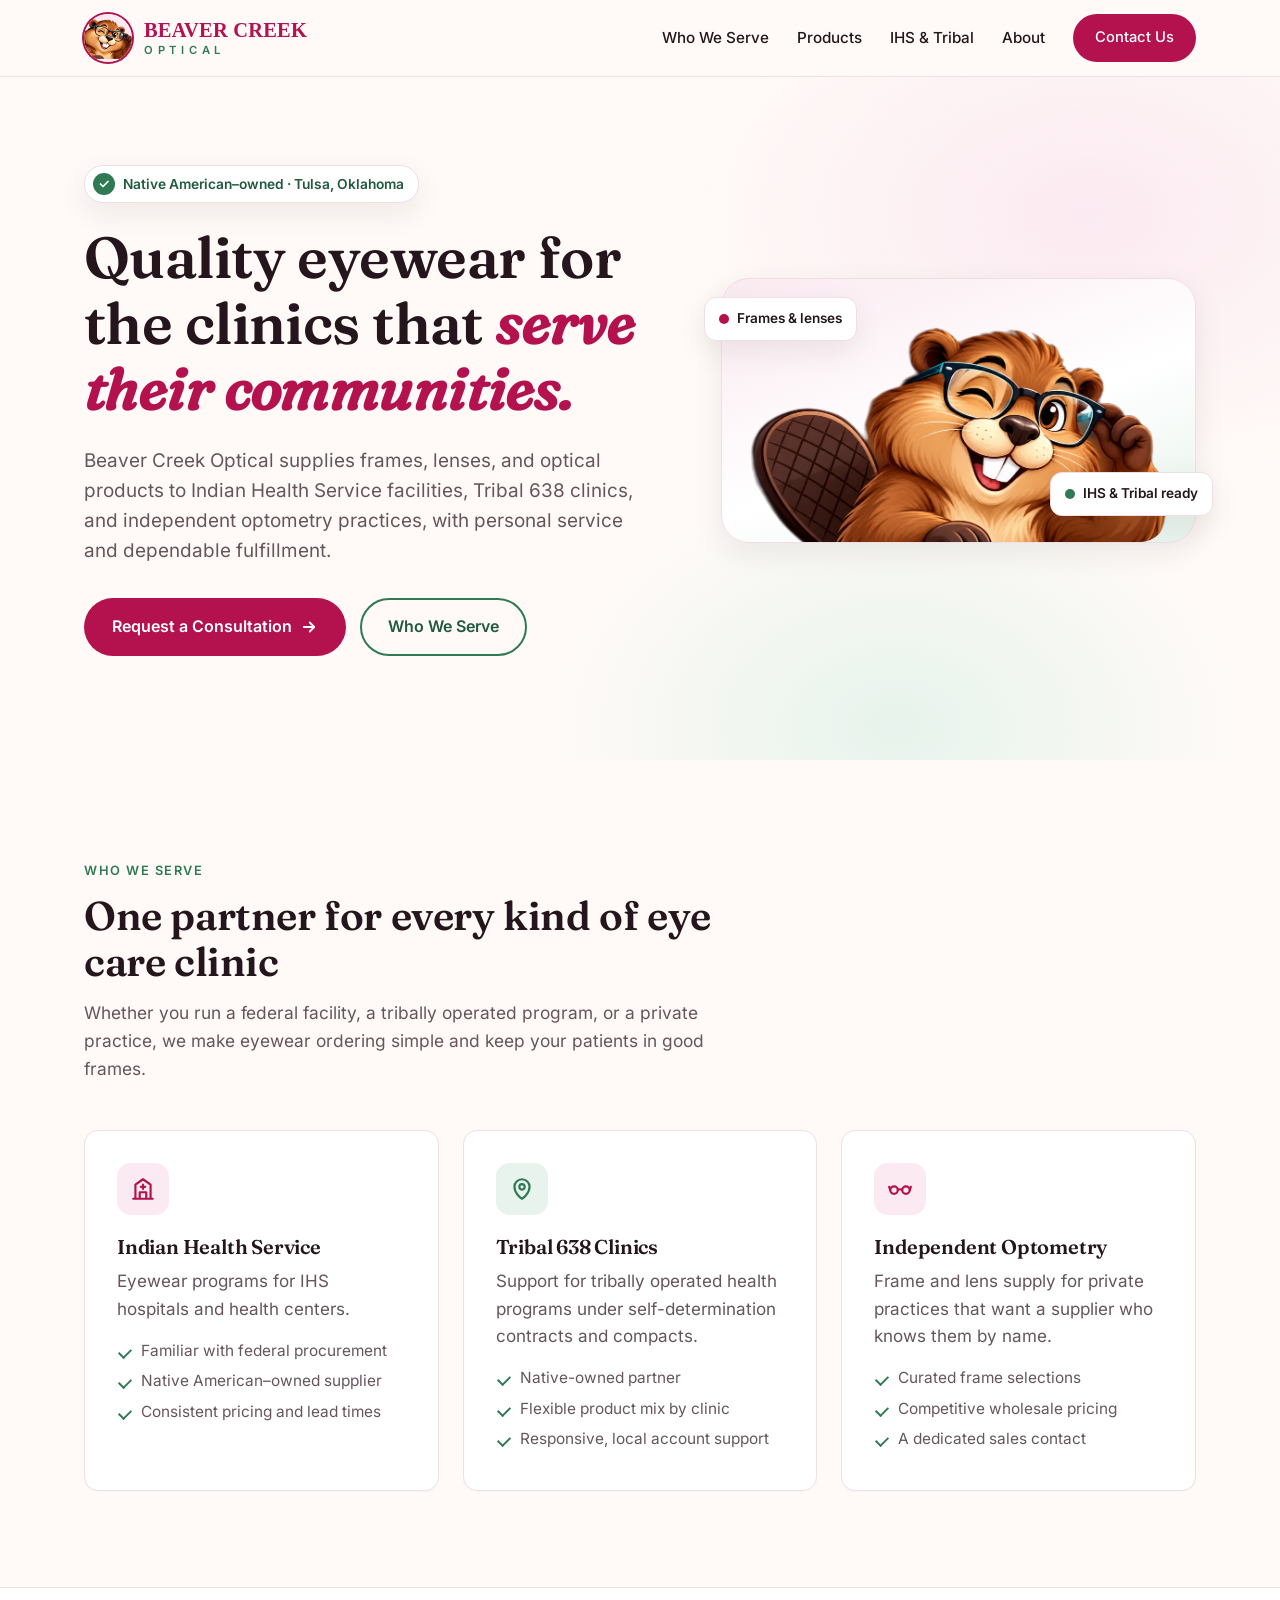
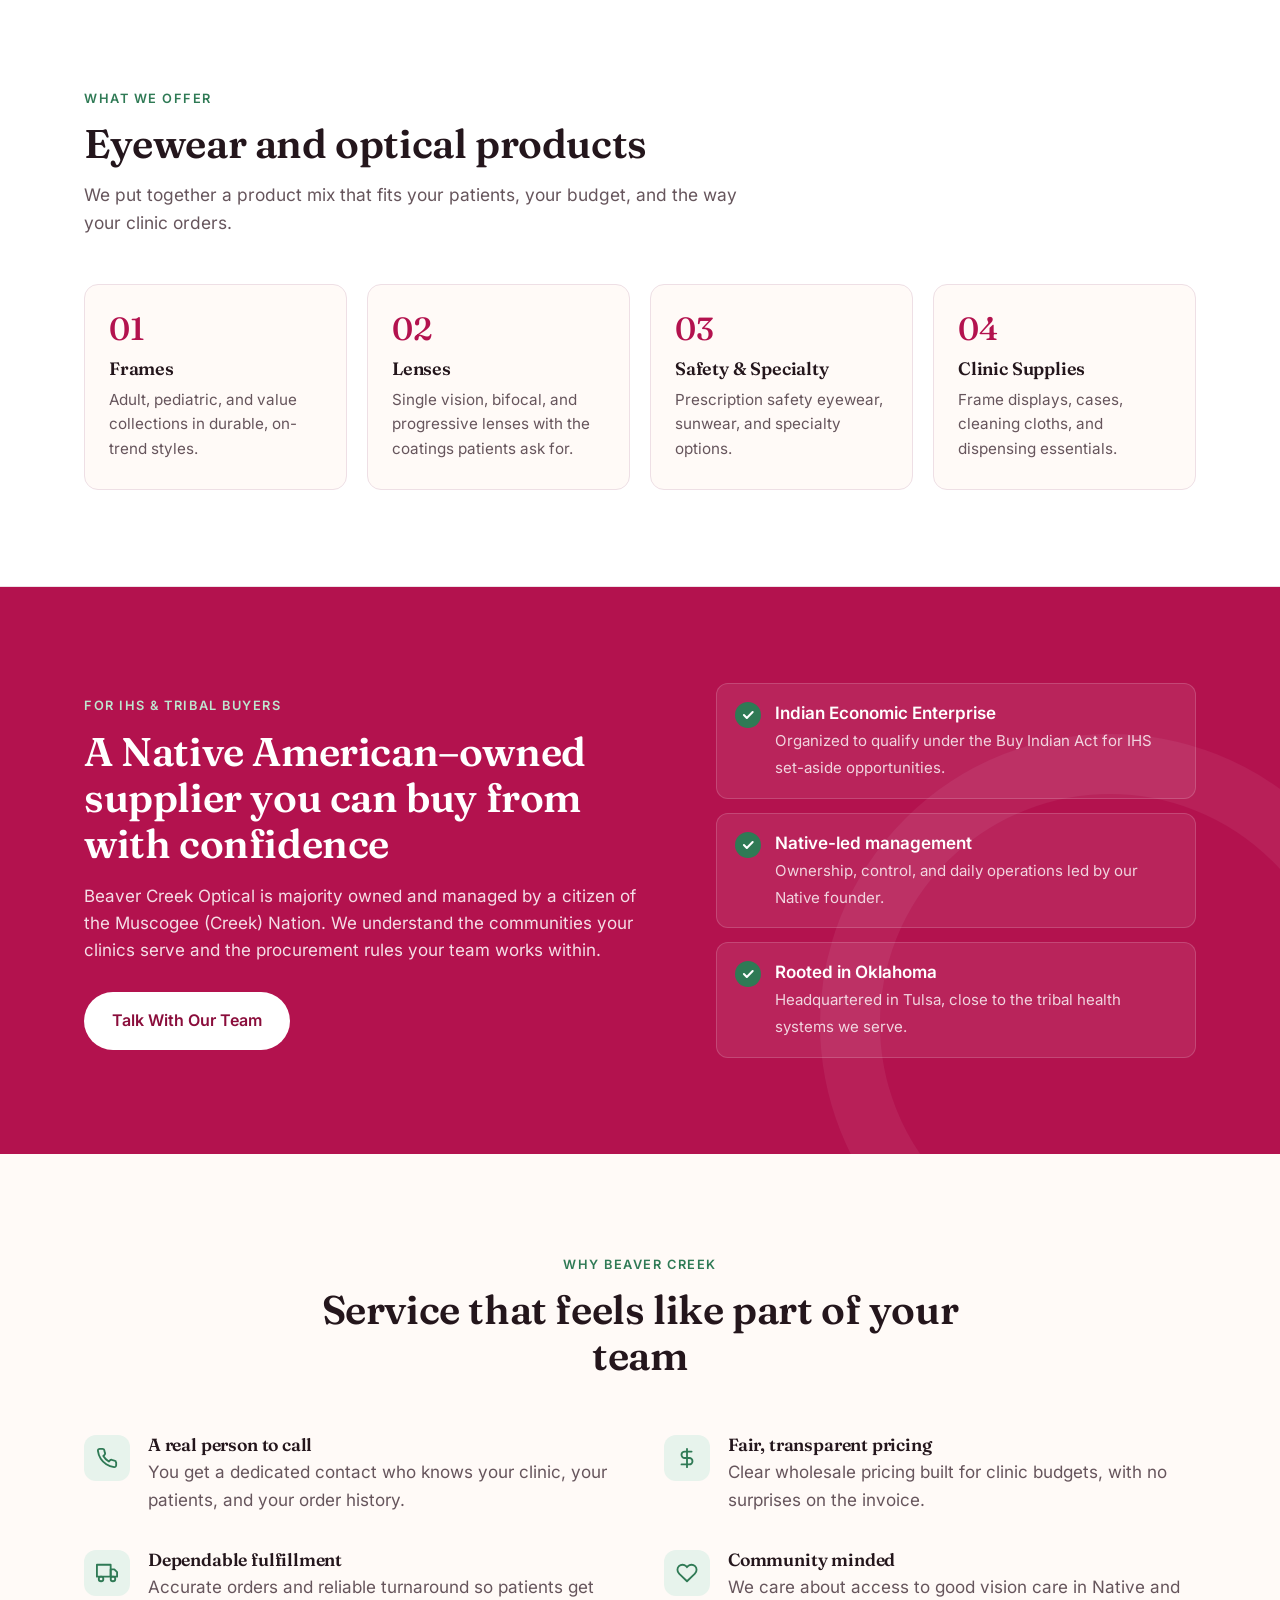
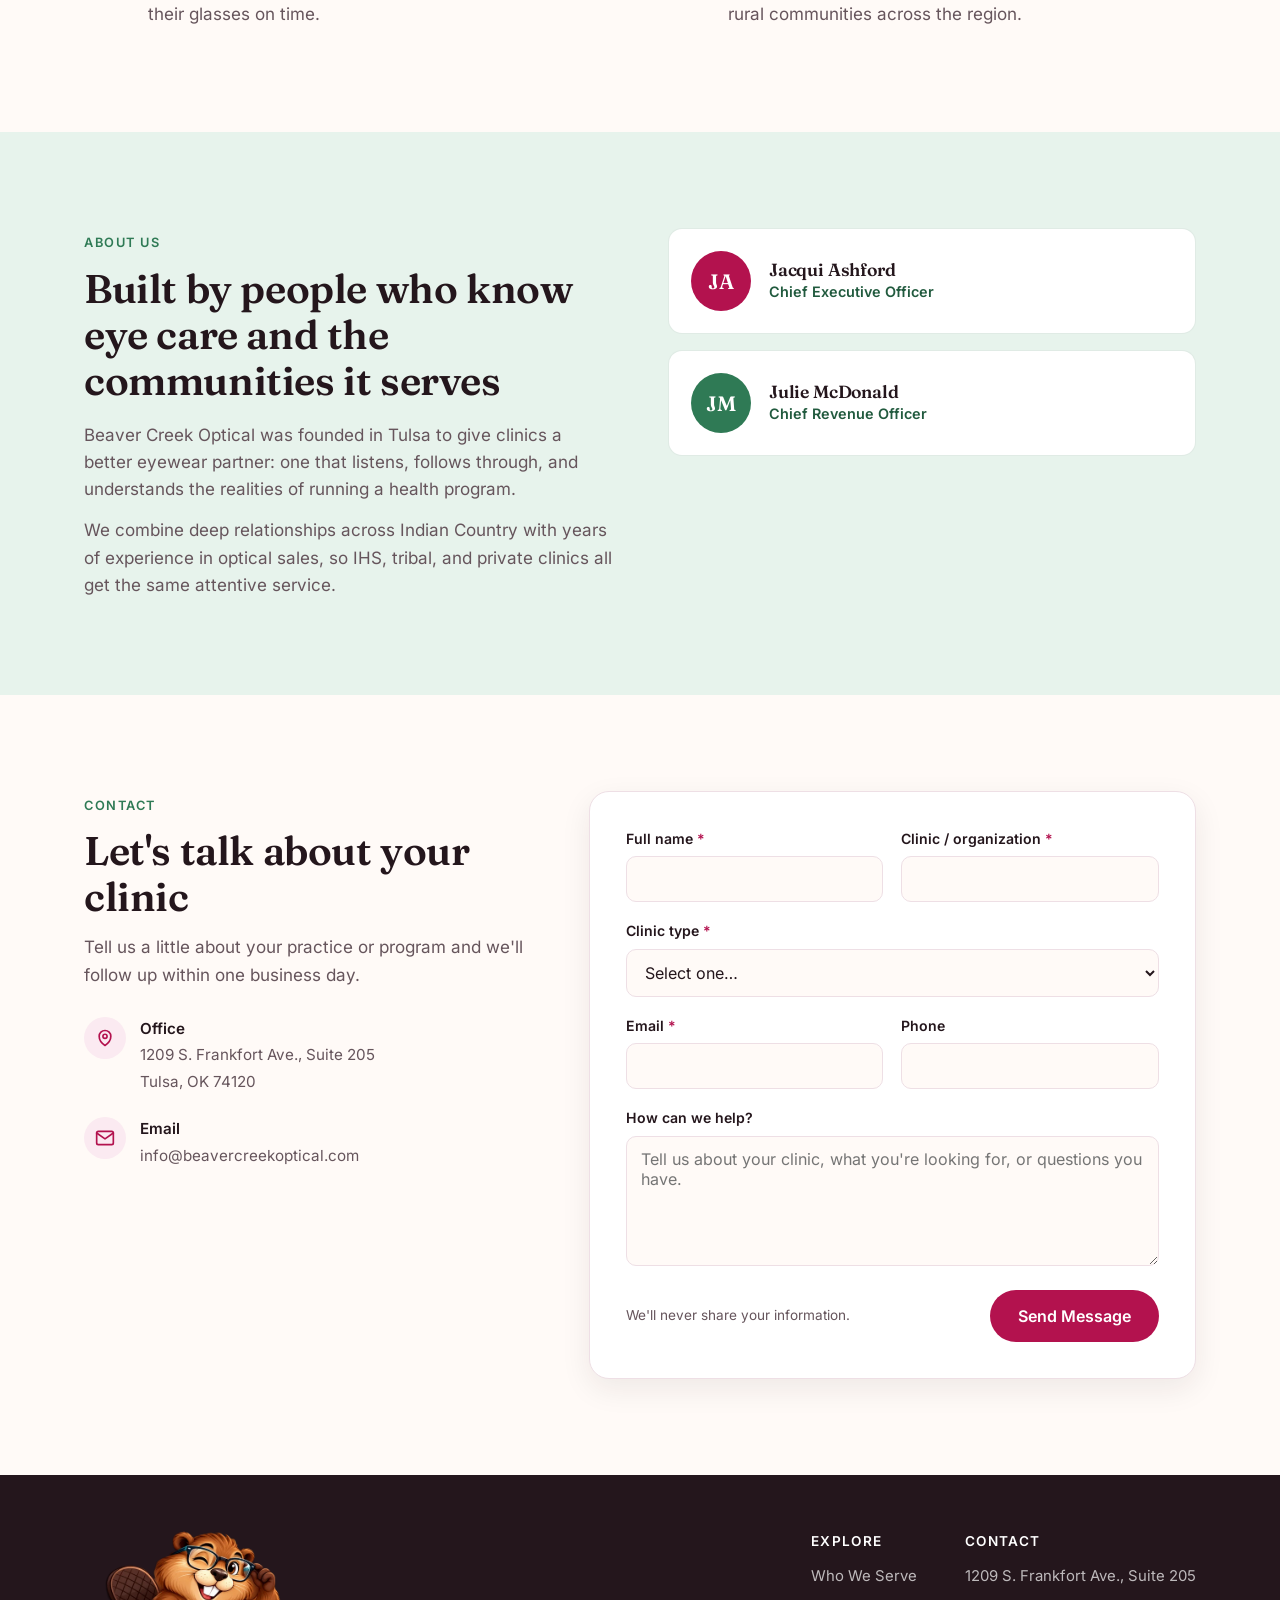
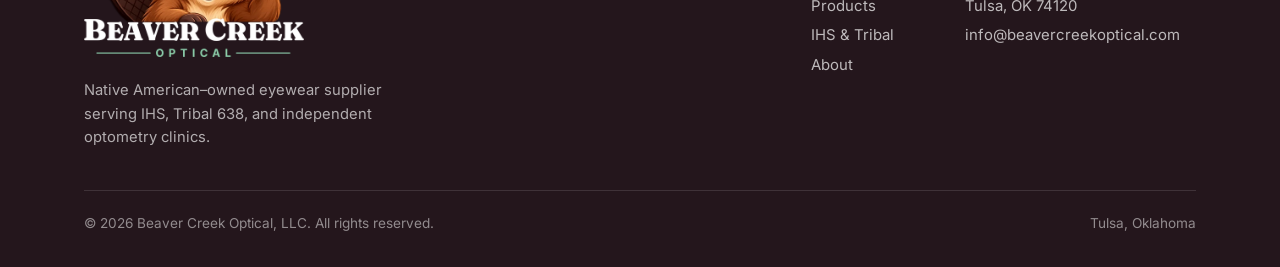
==== site/index.html @ a4ba4381 "Add files via upload" ====
<!doctype html>
<html lang="en">
<head>
  <meta charset="utf-8">
  <meta name="viewport" content="width=device-width, initial-scale=1">
  <title>Beaver Creek Optical | Eyewear for IHS, Tribal & Independent Clinics</title>
  <meta name="description" content="Beaver Creek Optical is a Native American–owned eyewear supplier serving IHS facilities, Tribal 638 clinics, and independent optometry practices. Based in Tulsa, Oklahoma.">
  <meta property="og:title" content="Beaver Creek Optical">
  <meta property="og:description" content="Quality eyewear for the clinics that serve their communities. Native American–owned, based in Tulsa, Oklahoma.">
  <meta property="og:type" content="website">
  <meta property="og:url" content="https://beavercreekoptical.com/">
  <meta property="og:image" content="https://beavercreekoptical.com/images/og-image.jpg">
  <meta name="twitter:card" content="summary_large_image">
  <meta name="theme-color" content="#B3124E">
  <link rel="icon" href="/favicon.ico" sizes="32x32">
  <link rel="icon" href="/favicon.png" type="image/png">
  <link rel="apple-touch-icon" href="/apple-touch-icon.png">
  <link rel="preload" href="fonts/fraunces-latin-900-normal.woff2" as="font" type="font/woff2" crossorigin>
  <link rel="stylesheet" href="styles.css">
</head>
<body>

<!-- ===== HEADER ===== -->
<header class="site-header">
  <div class="container header-inner">
    <a href="#top" class="brand" aria-label="Beaver Creek Optical home">
      <img class="brand-mark" src="images/beaver-icon.png" width="48" height="48" alt="">
      <span class="brand-name">Beaver Creek<small>Optical</small></span>
    </a>
    <button class="nav-toggle" aria-label="Open menu" aria-expanded="false" aria-controls="site-nav">
      <span></span><span></span><span></span>
    </button>
    <nav class="nav" id="site-nav">
      <a href="#serve">Who We Serve</a>
      <a href="#products">Products</a>
      <a href="#tribal">IHS &amp; Tribal</a>
      <a href="#about">About</a>
      <a href="#contact" class="btn btn-primary">Contact Us</a>
    </nav>
  </div>
</header>

<main id="top">

  <!-- ===== HERO ===== -->
  <section class="hero">
    <div class="container hero-grid">
      <div>
        <span class="badge">
          <span class="dot"><svg width="12" height="12" viewBox="0 0 24 24" fill="none" stroke="#fff" stroke-width="3.5" stroke-linecap="round" stroke-linejoin="round"><path d="M5 12l5 5L20 7"/></svg></span>
          Native American–owned &middot; Tulsa, Oklahoma
        </span>
        <h1>Quality eyewear for the clinics that <em>serve their communities.</em></h1>
        <p class="lead">Beaver Creek Optical supplies frames, lenses, and optical products to Indian Health Service facilities, Tribal 638 clinics, and independent optometry practices, with personal service and dependable fulfillment.</p>
        <div class="hero-actions">
          <a href="#contact" class="btn btn-primary">Request a Consultation
            <svg width="18" height="18" viewBox="0 0 24 24" fill="none" stroke="currentColor" stroke-width="2.4" stroke-linecap="round" stroke-linejoin="round"><path d="M5 12h14M13 6l6 6-6 6"/></svg>
          </a>
          <a href="#serve" class="btn btn-outline">Who We Serve</a>
        </div>
      </div>

      <div class="hero-visual">
        <img src="images/beaver-mascot.webp" width="900" height="463" alt="Beaver Creek Optical mascot, a smiling beaver adjusting his glasses">
        <div class="tag tag-1"><i style="background:#B3124E"></i>Frames &amp; lenses</div>
        <div class="tag tag-2"><i style="background:#2F7A55"></i>IHS &amp; Tribal ready</div>
      </div>
    </div>
  </section>

  <!-- ===== WHO WE SERVE ===== -->
  <section class="section" id="serve">
    <div class="container">
      <div class="section-head">
        <span class="eyebrow">Who We Serve</span>
        <h2>One partner for every kind of eye care clinic</h2>
        <p>Whether you run a federal facility, a tribally operated program, or a private practice, we make eyewear ordering simple and keep your patients in good frames.</p>
      </div>
      <div class="cards-3">
        <article class="card">
          <div class="icon">
            <svg width="26" height="26" viewBox="0 0 24 24" fill="none" stroke="currentColor" stroke-width="2" stroke-linecap="round" stroke-linejoin="round"><path d="M3 21h18M5 21V8l7-5 7 5v13M9 21v-6h6v6M10 10h4M12 8v4"/></svg>
          </div>
          <h3>Indian Health Service</h3>
          <p>Eyewear programs for IHS hospitals and health centers.</p>
          <ul>
            <li>Familiar with federal procurement</li>
            <li>Native American–owned supplier</li>
            <li>Consistent pricing and lead times</li>
          </ul>
        </article>
        <article class="card green">
          <div class="icon">
            <svg width="26" height="26" viewBox="0 0 24 24" fill="none" stroke="currentColor" stroke-width="2" stroke-linecap="round" stroke-linejoin="round"><path d="M12 21s-7-4.5-7-11a7 7 0 0 1 14 0c0 6.5-7 11-7 11z"/><circle cx="12" cy="10" r="2.5"/></svg>
          </div>
          <h3>Tribal 638 Clinics</h3>
          <p>Support for tribally operated health programs under self-determination contracts and compacts.</p>
          <ul>
            <li>Native-owned partner</li>
            <li>Flexible product mix by clinic</li>
            <li>Responsive, local account support</li>
          </ul>
        </article>
        <article class="card">
          <div class="icon">
            <svg width="26" height="26" viewBox="0 0 24 24" fill="none" stroke="currentColor" stroke-width="2" stroke-linecap="round" stroke-linejoin="round"><circle cx="6.5" cy="13" r="3.5"/><circle cx="17.5" cy="13" r="3.5"/><path d="M10 13c1-1 3-1 4 0M3 13l-1-3M21 13l1-3"/></svg>
          </div>
          <h3>Independent Optometry</h3>
          <p>Frame and lens supply for private practices that want a supplier who knows them by name.</p>
          <ul>
            <li>Curated frame selections</li>
            <li>Competitive wholesale pricing</li>
            <li>A dedicated sales contact</li>
          </ul>
        </article>
      </div>
    </div>
  </section>

  <!-- ===== PRODUCTS ===== -->
  <section class="section products" id="products">
    <div class="container">
      <div class="section-head">
        <span class="eyebrow">What We Offer</span>
        <h2>Eyewear and optical products</h2>
        <p>We put together a product mix that fits your patients, your budget, and the way your clinic orders.</p>
      </div>
      <div class="product-grid">
        <div class="product">
          <div class="num">01</div>
          <h3>Frames</h3>
          <p>Adult, pediatric, and value collections in durable, on-trend styles.</p>
        </div>
        <div class="product">
          <div class="num">02</div>
          <h3>Lenses</h3>
          <p>Single vision, bifocal, and progressive lenses with the coatings patients ask for.</p>
        </div>
        <div class="product">
          <div class="num">03</div>
          <h3>Safety &amp; Specialty</h3>
          <p>Prescription safety eyewear, sunwear, and specialty options.</p>
        </div>
        <div class="product">
          <div class="num">04</div>
          <h3>Clinic Supplies</h3>
          <p>Frame displays, cases, cleaning cloths, and dispensing essentials.</p>
        </div>
      </div>
    </div>
  </section>

  <!-- ===== IHS & TRIBAL ===== -->
  <section class="section tribal" id="tribal">
    <div class="container tribal-grid">
      <div>
        <span class="eyebrow">For IHS &amp; Tribal Buyers</span>
        <h2>A Native American–owned supplier you can buy from with confidence</h2>
        <p>Beaver Creek Optical is majority owned and managed by a citizen of the Muscogee (Creek) Nation. We understand the communities your clinics serve and the procurement rules your team works within.</p>
        <a href="#contact" class="btn btn-light">Talk With Our Team</a>
      </div>
      <ul class="tribal-list">
        <li>
          <span class="check"><svg width="14" height="14" viewBox="0 0 24 24" fill="none" stroke="#fff" stroke-width="3.5" stroke-linecap="round" stroke-linejoin="round"><path d="M5 12l5 5L20 7"/></svg></span>
          <div><strong>Indian Economic Enterprise</strong><span>Organized to qualify under the Buy Indian Act for IHS set-aside opportunities.</span></div>
        </li>
        <li>
          <span class="check"><svg width="14" height="14" viewBox="0 0 24 24" fill="none" stroke="#fff" stroke-width="3.5" stroke-linecap="round" stroke-linejoin="round"><path d="M5 12l5 5L20 7"/></svg></span>
          <div><strong>Native-led management</strong><span>Ownership, control, and daily operations led by our Native founder.</span></div>
        </li>
        <li>
          <span class="check"><svg width="14" height="14" viewBox="0 0 24 24" fill="none" stroke="#fff" stroke-width="3.5" stroke-linecap="round" stroke-linejoin="round"><path d="M5 12l5 5L20 7"/></svg></span>
          <div><strong>Rooted in Oklahoma</strong><span>Headquartered in Tulsa, close to the tribal health systems we serve.</span></div>
        </li>
      </ul>
    </div>
  </section>

  <!-- ===== WHY US ===== -->
  <section class="section" id="why">
    <div class="container">
      <div class="section-head center">
        <span class="eyebrow">Why Beaver Creek</span>
        <h2>Service that feels like part of your team</h2>
      </div>
      <div class="why-grid">
        <div class="why-item">
          <div class="icon"><svg width="22" height="22" viewBox="0 0 24 24" fill="none" stroke="currentColor" stroke-width="2" stroke-linecap="round" stroke-linejoin="round"><path d="M22 16.9v3a2 2 0 0 1-2.2 2 19.8 19.8 0 0 1-8.6-3.1 19.5 19.5 0 0 1-6-6A19.8 19.8 0 0 1 2.1 4.2 2 2 0 0 1 4.1 2h3a2 2 0 0 1 2 1.7c.1.9.4 1.8.7 2.7a2 2 0 0 1-.5 2.1L8 9.8a16 16 0 0 0 6 6l1.3-1.3a2 2 0 0 1 2.1-.4c.9.3 1.8.6 2.7.7a2 2 0 0 1 1.7 2z"/></svg></div>
          <div><h3>A real person to call</h3><p>You get a dedicated contact who knows your clinic, your patients, and your order history.</p></div>
        </div>
        <div class="why-item">
          <div class="icon"><svg width="22" height="22" viewBox="0 0 24 24" fill="none" stroke="currentColor" stroke-width="2" stroke-linecap="round" stroke-linejoin="round"><path d="M12 2v20M17 5H9.5a3.5 3.5 0 0 0 0 7h5a3.5 3.5 0 0 1 0 7H6"/></svg></div>
          <div><h3>Fair, transparent pricing</h3><p>Clear wholesale pricing built for clinic budgets, with no surprises on the invoice.</p></div>
        </div>
        <div class="why-item">
          <div class="icon"><svg width="22" height="22" viewBox="0 0 24 24" fill="none" stroke="currentColor" stroke-width="2" stroke-linecap="round" stroke-linejoin="round"><rect x="1" y="3" width="15" height="13"/><path d="M16 8h4l3 3v5h-7V8z"/><circle cx="5.5" cy="18.5" r="2.5"/><circle cx="18.5" cy="18.5" r="2.5"/></svg></div>
          <div><h3>Dependable fulfillment</h3><p>Accurate orders and reliable turnaround so patients get their glasses on time.</p></div>
        </div>
        <div class="why-item">
          <div class="icon"><svg width="22" height="22" viewBox="0 0 24 24" fill="none" stroke="currentColor" stroke-width="2" stroke-linecap="round" stroke-linejoin="round"><path d="M20.8 4.6a5.5 5.5 0 0 0-7.8 0L12 5.7l-1-1.1a5.5 5.5 0 0 0-7.8 7.8l1 1.1L12 21l7.8-7.5 1-1.1a5.5 5.5 0 0 0 0-7.8z"/></svg></div>
          <div><h3>Community minded</h3><p>We care about access to good vision care in Native and rural communities across the region.</p></div>
        </div>
      </div>
    </div>
  </section>

  <!-- ===== ABOUT ===== -->
  <section class="section about" id="about">
    <div class="container about-grid">
      <div>
        <span class="eyebrow">About Us</span>
        <h2>Built by people who know eye care and the communities it serves</h2>
        <p>Beaver Creek Optical was founded in Tulsa to give clinics a better eyewear partner: one that listens, follows through, and understands the realities of running a health program.</p>
        <p>We combine deep relationships across Indian Country with years of experience in optical sales, so IHS, tribal, and private clinics all get the same attentive service.</p>
      </div>
      <div class="team">
        <div class="person">
          <div class="avatar">JA</div>
          <div><h3>Jacqui Ashford</h3><div class="role">Chief Executive Officer</div></div>
        </div>
        <div class="person alt">
          <div class="avatar">JM</div>
          <div><h3>Julie McDonald</h3><div class="role">Chief Revenue Officer</div></div>
        </div>
      </div>
    </div>
  </section>

  <!-- ===== CONTACT ===== -->
  <section class="section" id="contact">
    <div class="container contact-grid">
      <div>
        <span class="eyebrow">Contact</span>
        <h2>Let's talk about your clinic</h2>
        <p style="margin-top:14px">Tell us a little about your practice or program and we'll follow up within one business day.</p>
        <div class="contact-info">
          <div class="info-row">
            <span class="icon"><svg width="20" height="20" viewBox="0 0 24 24" fill="none" stroke="currentColor" stroke-width="2" stroke-linecap="round" stroke-linejoin="round"><path d="M12 21s-7-4.5-7-11a7 7 0 0 1 14 0c0 6.5-7 11-7 11z"/><circle cx="12" cy="10" r="2.5"/></svg></span>
            <div><strong>Office</strong><span>1209 S. Frankfort Ave., Suite 205<br>Tulsa, OK 74120</span></div>
          </div>
          <div class="info-row">
            <span class="icon"><svg width="20" height="20" viewBox="0 0 24 24" fill="none" stroke="currentColor" stroke-width="2" stroke-linecap="round" stroke-linejoin="round"><rect x="2" y="4" width="20" height="16" rx="2"/><path d="M22 6l-10 7L2 6"/></svg></span>
            <div><strong>Email</strong><a href="mailto:info@beavercreekoptical.com">info@beavercreekoptical.com</a></div>
          </div>
          <!-- PHONE: add once the business line is set up
          <div class="info-row">
            <span class="icon">...</span>
            <div><strong>Phone</strong><a href="tel:+19180000000">(918) 000-0000</a></div>
          </div>
          -->
        </div>
      </div>

      <div class="form-card">
        <!-- Netlify Forms: submissions appear in Netlify > Forms > "contact". Set email notifications there. -->
        <form name="contact" method="POST" action="/thank-you.html" data-netlify="true" netlify-honeypot="bot-field">
          <input type="hidden" name="form-name" value="contact">
          <p class="hidden"><label>Don't fill this out: <input name="bot-field"></label></p>
          <div class="form-grid">
            <div class="field">
              <label for="name">Full name <span class="req">*</span></label>
              <input id="name" name="name" type="text" autocomplete="name" required>
            </div>
            <div class="field">
              <label for="organization">Clinic / organization <span class="req">*</span></label>
              <input id="organization" name="organization" type="text" autocomplete="organization" required>
            </div>
            <div class="field full">
              <label for="clinic-type">Clinic type <span class="req">*</span></label>
              <select id="clinic-type" name="clinic-type" required>
                <option value="" disabled selected>Select one…</option>
                <option>Indian Health Service (IHS) facility</option>
                <option>Tribal 638 clinic / program</option>
                <option>Independent optometry practice</option>
                <option>Other</option>
              </select>
            </div>
            <div class="field">
              <label for="email">Email <span class="req">*</span></label>
              <input id="email" name="email" type="email" autocomplete="email" required>
            </div>
            <div class="field">
              <label for="phone">Phone</label>
              <input id="phone" name="phone" type="tel" autocomplete="tel">
            </div>
            <div class="field full">
              <label for="message">How can we help?</label>
              <textarea id="message" name="message" placeholder="Tell us about your clinic, what you're looking for, or questions you have."></textarea>
            </div>
          </div>
          <div class="form-foot">
            <small>We'll never share your information.</small>
            <button type="submit" class="btn btn-primary">Send Message</button>
          </div>
        </form>
      </div>
    </div>
  </section>

</main>

<!-- ===== FOOTER ===== -->
<footer class="site-footer">
  <div class="container">
    <div class="footer-grid">
      <div>
        <a href="#top" class="footer-logo"><img src="images/logo-reverse.webp" width="260" height="149" alt="Beaver Creek Optical"></a>
        <p>Native American–owned eyewear supplier serving IHS, Tribal 638, and independent optometry clinics.</p>
      </div>
      <div class="footer-links">
        <div>
          <h4>Explore</h4>
          <a href="#serve">Who We Serve</a>
          <a href="#products">Products</a>
          <a href="#tribal">IHS &amp; Tribal</a>
          <a href="#about">About</a>
        </div>
        <div>
          <h4>Contact</h4>
          <span>1209 S. Frankfort Ave., Suite 205</span>
          <span>Tulsa, OK 74120</span>
          <a href="mailto:info@beavercreekoptical.com">info@beavercreekoptical.com</a>
        </div>
      </div>
    </div>
    <div class="footer-bottom">
      <span>&copy; <span id="year">2026</span> Beaver Creek Optical, LLC. All rights reserved.</span>
      <span>Tulsa, Oklahoma</span>
    </div>
  </div>
</footer>

<script>
  // Mobile menu
  const toggle = document.querySelector('.nav-toggle');
  const nav = document.getElementById('site-nav');
  toggle.addEventListener('click', () => {
    const open = nav.classList.toggle('open');
    toggle.setAttribute('aria-expanded', open);
  });
  nav.querySelectorAll('a').forEach(a => a.addEventListener('click', () => {
    nav.classList.remove('open');
    toggle.setAttribute('aria-expanded', false);
  }));
  document.getElementById('year').textContent = new Date().getFullYear();
</script>
</body>
</html>
---- site/styles.css ----
/* Beaver Creek Optical — site styles */
/* Self-hosted fonts (SIL Open Font License) */
@font-face { font-family: "Fraunces"; font-weight: 500; font-style: normal; font-display: swap; src: url("fonts/fraunces-latin-500-normal.woff2") format("woff2"); }
@font-face { font-family: "Fraunces"; font-weight: 500; font-style: italic; font-display: swap; src: url("fonts/fraunces-latin-500-italic.woff2") format("woff2"); }
@font-face { font-family: "Fraunces"; font-weight: 600; font-style: normal; font-display: swap; src: url("fonts/fraunces-latin-600-normal.woff2") format("woff2"); }
@font-face { font-family: "Fraunces"; font-weight: 900; font-style: normal; font-display: swap; src: url("fonts/fraunces-latin-900-normal.woff2") format("woff2"); }
@font-face { font-family: "Inter"; font-weight: 400; font-style: normal; font-display: swap; src: url("fonts/inter-latin-400-normal.woff2") format("woff2"); }
@font-face { font-family: "Inter"; font-weight: 500; font-style: normal; font-display: swap; src: url("fonts/inter-latin-500-normal.woff2") format("woff2"); }
@font-face { font-family: "Inter"; font-weight: 600; font-style: normal; font-display: swap; src: url("fonts/inter-latin-600-normal.woff2") format("woff2"); }

:root {
  --raspberry: #B3124E;
  --raspberry-dark: #8A0D3B;
  --raspberry-bright: #D81B60;
  --raspberry-soft: #FBEAF1;
  --green: #2F7A55;
  --green-dark: #215A3E;
  --green-soft: #E7F3EC;
  --ink: #24161C;
  --muted: #66555C;
  --cream: #FFFAF7;
  --white: #FFFFFF;
  --line: #EEDFE5;
  --radius: 14px;
  --shadow: 0 10px 30px rgba(36, 22, 28, 0.08);
  --max: 1160px;
}

* { box-sizing: border-box; margin: 0; padding: 0; }
html { scroll-behavior: smooth; scroll-padding-top: 84px; }
body {
  font-family: "Inter", system-ui, -apple-system, "Segoe UI", sans-serif;
  color: var(--ink);
  background: var(--cream);
  line-height: 1.6;
  font-size: 17px;
  -webkit-font-smoothing: antialiased;
}
img, svg { display: block; max-width: 100%; }
a { color: var(--raspberry); }
h1, h2, h3 { font-family: "Fraunces", Georgia, serif; line-height: 1.15; font-weight: 600; letter-spacing: -0.01em; }
h1 { font-size: clamp(2.3rem, 5vw, 3.6rem); }
h2 { font-size: clamp(1.8rem, 3.4vw, 2.5rem); }
h3 { font-size: 1.25rem; }
p { color: var(--muted); }

.container { width: 100%; max-width: var(--max); margin: 0 auto; padding: 0 24px; }
.eyebrow {
  display: inline-block;
  font-size: 0.8rem; font-weight: 600; letter-spacing: 0.12em; text-transform: uppercase;
  color: var(--green);
  margin-bottom: 12px;
}
.section { padding: 96px 0; }
.section-head { max-width: 680px; margin-bottom: 48px; }
.section-head p { margin-top: 14px; font-size: 1.08rem; }
.center { text-align: center; margin-left: auto; margin-right: auto; }

/* Buttons */
.btn {
  display: inline-flex; align-items: center; gap: 8px;
  padding: 14px 26px; border-radius: 999px;
  font-weight: 600; font-size: 1rem; text-decoration: none;
  border: 2px solid transparent; cursor: pointer;
  transition: background .2s, color .2s, transform .2s, border-color .2s;
  font-family: inherit;
}
.btn:hover { transform: translateY(-1px); }
.btn-primary { background: var(--raspberry); color: var(--white); }
.btn-primary:hover { background: var(--raspberry-dark); }
.btn-outline { border-color: var(--green); color: var(--green-dark); background: transparent; }
.btn-outline:hover { background: var(--green); color: var(--white); }
.btn:focus-visible, a:focus-visible, input:focus-visible, select:focus-visible, textarea:focus-visible {
  outline: 3px solid var(--green); outline-offset: 3px;
}

/* Header */
.site-header {
  position: sticky; top: 0; z-index: 50;
  background: rgba(255, 250, 247, 0.92);
  backdrop-filter: blur(10px);
  border-bottom: 1px solid var(--line);
}
.header-inner { display: flex; align-items: center; justify-content: space-between; height: 76px; }
.brand { display: flex; align-items: center; gap: 12px; text-decoration: none; color: var(--ink); }
.brand-mark { width: 48px; height: 48px; flex: none; border-radius: 50%; box-shadow: 0 0 0 2px var(--raspberry); }
.brand-name { font-family: "Fraunces", Georgia, serif; font-weight: 900; font-size: 1.28rem; line-height: 1; text-transform: uppercase; letter-spacing: 0.01em; color: var(--raspberry); }
.brand-name small { display: block; font-family: "Inter", sans-serif; font-weight: 500; font-size: 0.7rem; letter-spacing: 0.42em; text-transform: uppercase; color: var(--green); margin-top: 4px; font-weight: 600; }
.nav { display: flex; align-items: center; gap: 28px; }
.nav a { color: var(--ink); text-decoration: none; font-weight: 500; font-size: 0.95rem; }
.nav a:hover { color: var(--raspberry); }
.nav .btn { padding: 10px 20px; font-size: 0.92rem; color: var(--white); }
.nav-toggle { display: none; background: none; border: 0; cursor: pointer; padding: 8px; }
.nav-toggle span { display: block; width: 24px; height: 2px; background: var(--ink); margin: 5px 0; border-radius: 2px; }

/* Hero */
.hero { position: relative; overflow: hidden; padding: 88px 0 104px; }
.hero::before {
  content: ""; position: absolute; inset: 0;
  background:
    radial-gradient(600px 400px at 85% 20%, var(--raspberry-soft), transparent 70%),
    radial-gradient(500px 360px at 70% 95%, var(--green-soft), transparent 70%);
  z-index: -1;
}
.hero-grid { display: grid; grid-template-columns: 1.1fr 0.9fr; gap: 56px; align-items: center; }
.badge {
  display: inline-flex; align-items: center; gap: 8px;
  background: var(--white); border: 1px solid var(--line);
  padding: 7px 14px 7px 8px; border-radius: 999px;
  font-size: 0.86rem; font-weight: 600; color: var(--green-dark);
  margin-bottom: 22px; box-shadow: var(--shadow);
}
.badge .dot { width: 22px; height: 22px; border-radius: 50%; background: var(--green); display: grid; place-items: center; }
.hero h1 em { font-style: italic; color: var(--raspberry); }
.hero p.lead { font-size: 1.18rem; margin: 22px 0 32px; max-width: 560px; }
.hero-actions { display: flex; flex-wrap: wrap; gap: 14px; }
.hero-visual {
  background: var(--white); border-radius: 28px; box-shadow: var(--shadow);
  border: 1px solid var(--line); padding: 48px 28px 0; overflow: visible;
  background: linear-gradient(160deg, var(--raspberry-soft), var(--white) 55%, var(--green-soft));
  display: flex; align-items: flex-end; justify-content: center; position: relative;
}
.hero-visual img { width: 100%; height: auto; border-radius: 0 0 27px 27px; }
.hero-visual .tag {
  position: absolute; background: var(--white); border: 1px solid var(--line);
  border-radius: 12px; padding: 10px 14px; font-size: 0.85rem; font-weight: 600;
  box-shadow: var(--shadow); display: flex; align-items: center; gap: 8px; color: var(--ink);
}
.hero-visual .tag i { width: 10px; height: 10px; border-radius: 50%; display: inline-block; }
.tag-1 { top: 18px; left: -18px; }
.tag-2 { bottom: 26px; right: -18px; }

/* Audience cards */
.cards-3 { display: grid; grid-template-columns: repeat(3, 1fr); gap: 24px; }
.card {
  background: var(--white); border: 1px solid var(--line); border-radius: var(--radius);
  padding: 32px; box-shadow: 0 1px 0 rgba(0,0,0,0.02);
  transition: transform .2s, box-shadow .2s;
}
.card:hover { transform: translateY(-3px); box-shadow: var(--shadow); }
.card .icon {
  width: 52px; height: 52px; border-radius: 14px; display: grid; place-items: center;
  background: var(--raspberry-soft); color: var(--raspberry); margin-bottom: 20px;
}
.card.green .icon { background: var(--green-soft); color: var(--green); }
.card h3 { margin-bottom: 10px; }
.card ul { list-style: none; margin-top: 16px; }
.card li { padding-left: 24px; position: relative; color: var(--muted); font-size: 0.96rem; margin-bottom: 6px; }
.card li::before {
  content: ""; position: absolute; left: 2px; top: 9px; width: 10px; height: 6px;
  border-left: 2px solid var(--green); border-bottom: 2px solid var(--green); transform: rotate(-45deg);
}

/* Products */
.products { background: var(--white); border-top: 1px solid var(--line); border-bottom: 1px solid var(--line); }
.product-grid { display: grid; grid-template-columns: repeat(4, 1fr); gap: 20px; }
.product {
  border-radius: var(--radius); padding: 28px 24px; background: var(--cream);
  border: 1px solid var(--line);
}
.product .num { font-family: "Fraunces", serif; font-size: 2rem; color: var(--raspberry); line-height: 1; margin-bottom: 14px; }
.product h3 { font-size: 1.12rem; margin-bottom: 8px; }
.product p { font-size: 0.95rem; }

/* Buy Indian band */
.tribal { background: var(--raspberry); color: var(--white); position: relative; overflow: hidden; }
.tribal::after {
  content: ""; position: absolute; right: -120px; bottom: -160px; width: 460px; height: 460px;
  border-radius: 50%; border: 60px solid rgba(255,255,255,0.06);
}
.tribal-grid { display: grid; grid-template-columns: 1.2fr 1fr; gap: 56px; align-items: center; position: relative; z-index: 1; }
.tribal .eyebrow { color: #BFE5CF; }
.tribal h2 { color: var(--white); }
.tribal p { color: rgba(255,255,255,0.86); margin-top: 16px; font-size: 1.06rem; }
.tribal-list { list-style: none; display: grid; gap: 14px; }
.tribal-list li {
  background: rgba(255,255,255,0.08); border: 1px solid rgba(255,255,255,0.16);
  border-radius: 12px; padding: 16px 18px; display: flex; gap: 14px; align-items: flex-start;
}
.tribal-list .check {
  flex: none; width: 26px; height: 26px; border-radius: 50%; background: var(--green);
  display: grid; place-items: center; margin-top: 2px;
}
.tribal-list strong { display: block; color: var(--white); }
.tribal-list span { color: rgba(255,255,255,0.8); font-size: 0.94rem; }
.tribal .btn-light { background: var(--white); color: var(--raspberry-dark); margin-top: 28px; }
.tribal .btn-light:hover { background: var(--green-soft); }

/* Why us */
.why-grid { display: grid; grid-template-columns: repeat(2, 1fr); gap: 20px 48px; }
.why-item { display: flex; gap: 18px; padding: 8px 0; }
.why-item .icon {
  flex: none; width: 46px; height: 46px; border-radius: 12px; display: grid; place-items: center;
  background: var(--green-soft); color: var(--green);
}
.why-item h3 { font-size: 1.1rem; margin-bottom: 4px; }

/* About */
.about { background: var(--green-soft); }
.about-grid { display: grid; grid-template-columns: 1fr 1fr; gap: 56px; align-items: start; }
.about h2 { margin-bottom: 18px; }
.about p + p { margin-top: 14px; }
.team { display: grid; gap: 16px; }
.person {
  background: var(--white); border-radius: var(--radius); padding: 22px; display: flex; gap: 18px; align-items: center;
  border: 1px solid rgba(47,122,85,0.15);
}
.avatar {
  flex: none; width: 60px; height: 60px; border-radius: 50%;
  background: var(--raspberry); color: var(--white);
  display: grid; place-items: center; font-family: "Fraunces", serif; font-size: 1.3rem; font-weight: 600;
}
.person.alt .avatar { background: var(--green); }
.person h3 { font-size: 1.1rem; }
.person .role { font-size: 0.9rem; color: var(--green-dark); font-weight: 600; }

/* Contact */
.contact-grid { display: grid; grid-template-columns: 0.85fr 1.15fr; gap: 56px; align-items: start; }
.contact-info { display: grid; gap: 22px; margin-top: 28px; }
.info-row { display: flex; gap: 14px; align-items: flex-start; }
.info-row .icon {
  flex: none; width: 42px; height: 42px; border-radius: 50%; display: grid; place-items: center;
  background: var(--raspberry-soft); color: var(--raspberry);
}
.info-row strong { display: block; font-size: 0.95rem; }
.info-row span, .info-row a { color: var(--muted); font-size: 0.95rem; text-decoration: none; }
.info-row a:hover { color: var(--raspberry); }

.form-card {
  background: var(--white); border: 1px solid var(--line); border-radius: 20px;
  padding: 36px; box-shadow: var(--shadow);
}
.form-grid { display: grid; grid-template-columns: 1fr 1fr; gap: 18px; }
.field { display: flex; flex-direction: column; gap: 6px; }
.field.full { grid-column: 1 / -1; }
label { font-size: 0.88rem; font-weight: 600; color: var(--ink); }
label .req { color: var(--raspberry); }
input, select, textarea {
  font-family: inherit; font-size: 1rem; color: var(--ink);
  padding: 12px 14px; border-radius: 10px; border: 1.5px solid var(--line);
  background: var(--cream); transition: border-color .2s, background .2s;
  width: 100%;
}
input:focus, select:focus, textarea:focus { border-color: var(--green); background: var(--white); outline: none; }
textarea { min-height: 130px; resize: vertical; }
.form-foot { display: flex; align-items: center; justify-content: space-between; gap: 16px; margin-top: 24px; flex-wrap: wrap; }
.form-foot small { color: var(--muted); font-size: 0.85rem; }
.hidden { position: absolute; left: -9999px; }

/* Footer */
.site-footer { background: var(--ink); color: rgba(255,255,255,0.75); padding: 56px 0 32px; }
.footer-grid { display: flex; justify-content: space-between; gap: 32px; flex-wrap: wrap; }
.footer-logo { display: inline-block; }
.footer-logo img { width: 220px; height: auto; }
.site-footer p { color: rgba(255,255,255,0.65); font-size: 0.92rem; margin-top: 14px; max-width: 340px; }
.footer-links { display: flex; gap: 48px; flex-wrap: wrap; }
.footer-links h4 { color: var(--white); font-size: 0.85rem; letter-spacing: 0.1em; text-transform: uppercase; margin-bottom: 12px; }
.footer-links a, .footer-links span { display: block; color: rgba(255,255,255,0.7); text-decoration: none; font-size: 0.93rem; margin-bottom: 6px; }
.footer-links a:hover { color: #F48FB1; }
.footer-bottom { border-top: 1px solid rgba(255,255,255,0.12); margin-top: 40px; padding-top: 22px; font-size: 0.85rem; color: rgba(255,255,255,0.5); display: flex; justify-content: space-between; gap: 12px; flex-wrap: wrap; }

/* Thank-you page */
.thanks { min-height: calc(100vh - 76px); display: grid; place-items: center; text-align: center; padding: 64px 0; }
.thanks .ring { width: 84px; height: 84px; border-radius: 50%; background: var(--green-soft); color: var(--green); display: grid; place-items: center; margin: 0 auto 24px; }
.thanks p { max-width: 520px; margin: 16px auto 28px; }

/* Responsive */
@media (max-width: 980px) {
  .hero-grid, .tribal-grid, .about-grid, .contact-grid { grid-template-columns: 1fr; gap: 40px; }
  .hero-visual { max-width: 460px; margin: 0 auto; width: 100%; }
  .product-grid { grid-template-columns: repeat(2, 1fr); }
  .cards-3 { grid-template-columns: 1fr; }
}
@media (max-width: 820px) {
  .nav-toggle { display: block; }
  .nav {
    position: absolute; top: 76px; left: 0; right: 0;
    flex-direction: column; align-items: stretch; gap: 0;
    background: var(--cream); border-bottom: 1px solid var(--line);
    padding: 8px 24px 20px; display: none;
  }
  .nav.open { display: flex; }
  .nav a { padding: 12px 0; border-bottom: 1px solid var(--line); }
  .nav .btn { margin-top: 14px; justify-content: center; border-bottom: 0; }
}
@media (max-width: 640px) {
  body { font-size: 16px; }
  .container { padding: 0 16px; }
  .section { padding: 68px 0; }
  .hero { padding: 56px 0 72px; }
  .product-grid, .why-grid, .form-grid { grid-template-columns: 1fr; }
  .form-card { padding: 24px; }
  .tag-1 { left: 8px; top: 10px; }
  .tag-2 { right: 8px; bottom: 10px; }
  .footer-links { gap: 32px; }
}
@media (prefers-reduced-motion: reduce) {
  * { transition: none !important; scroll-behavior: auto !important; }
}
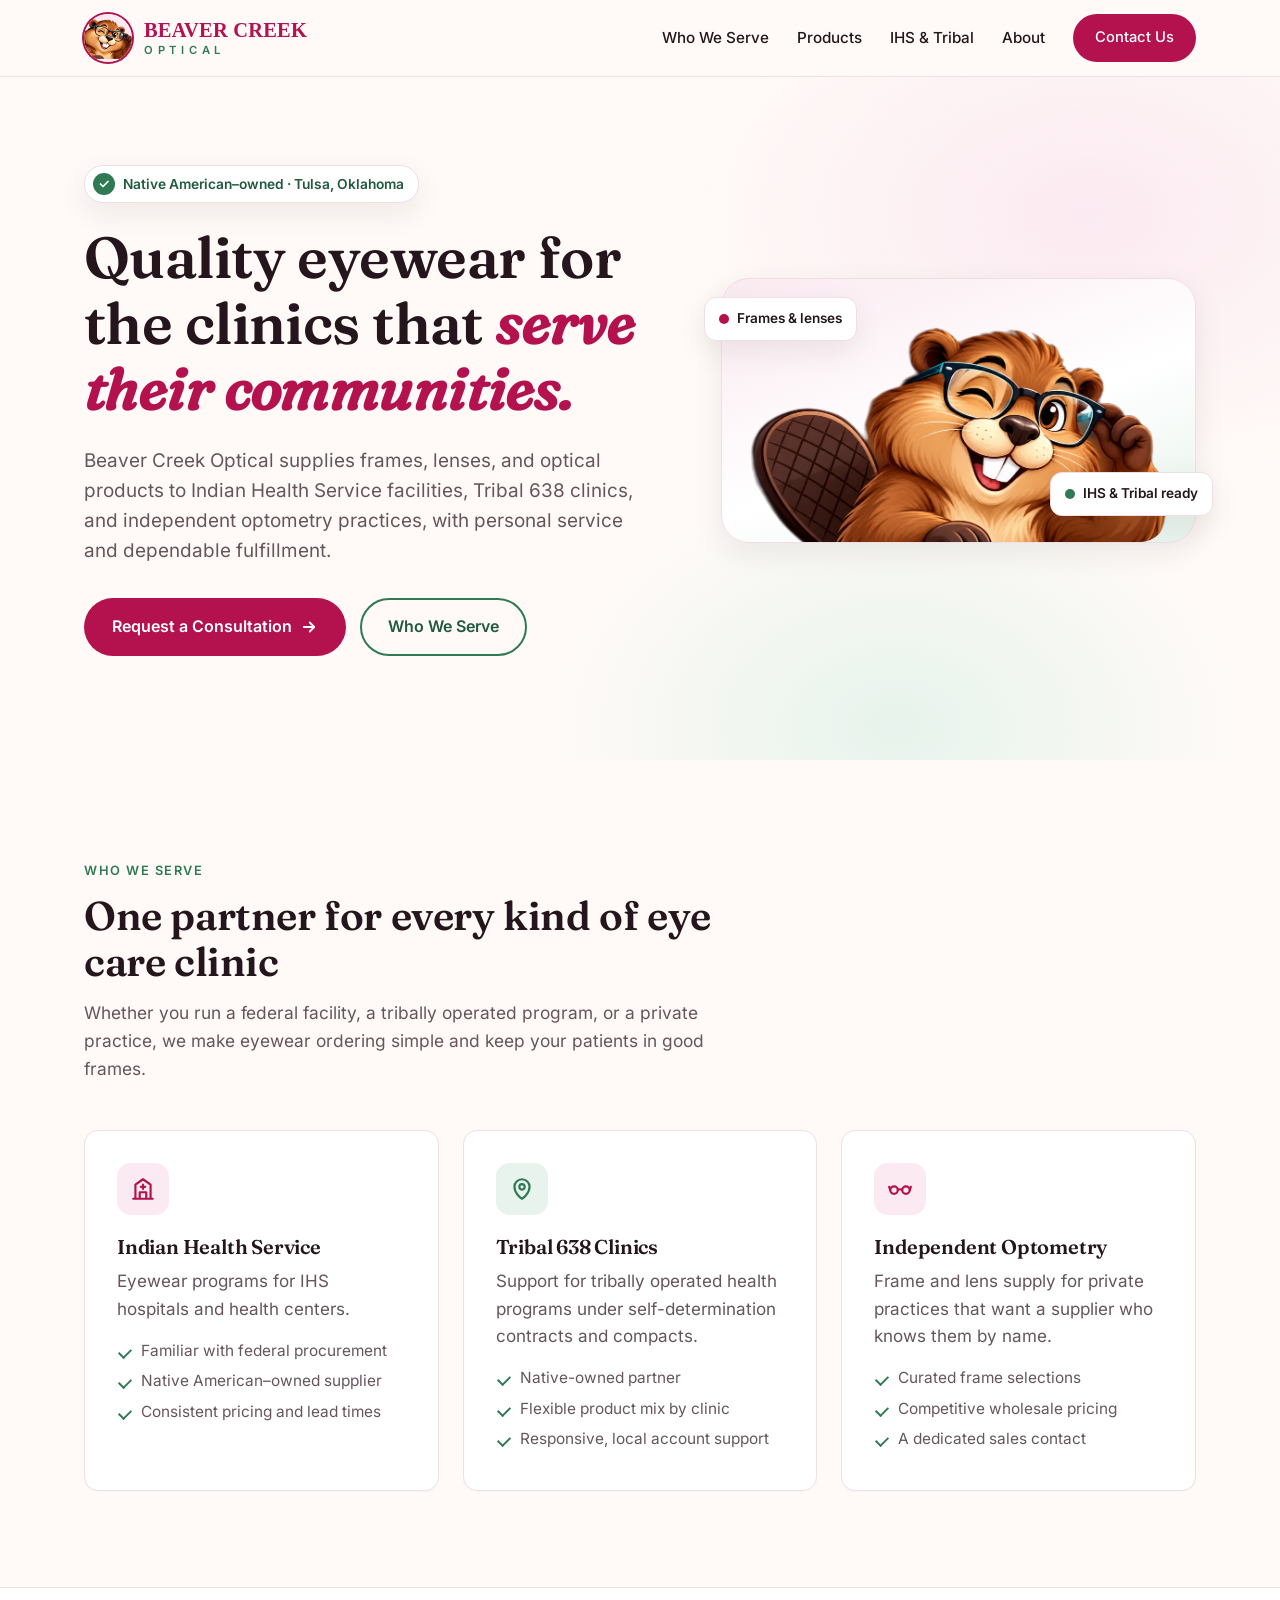
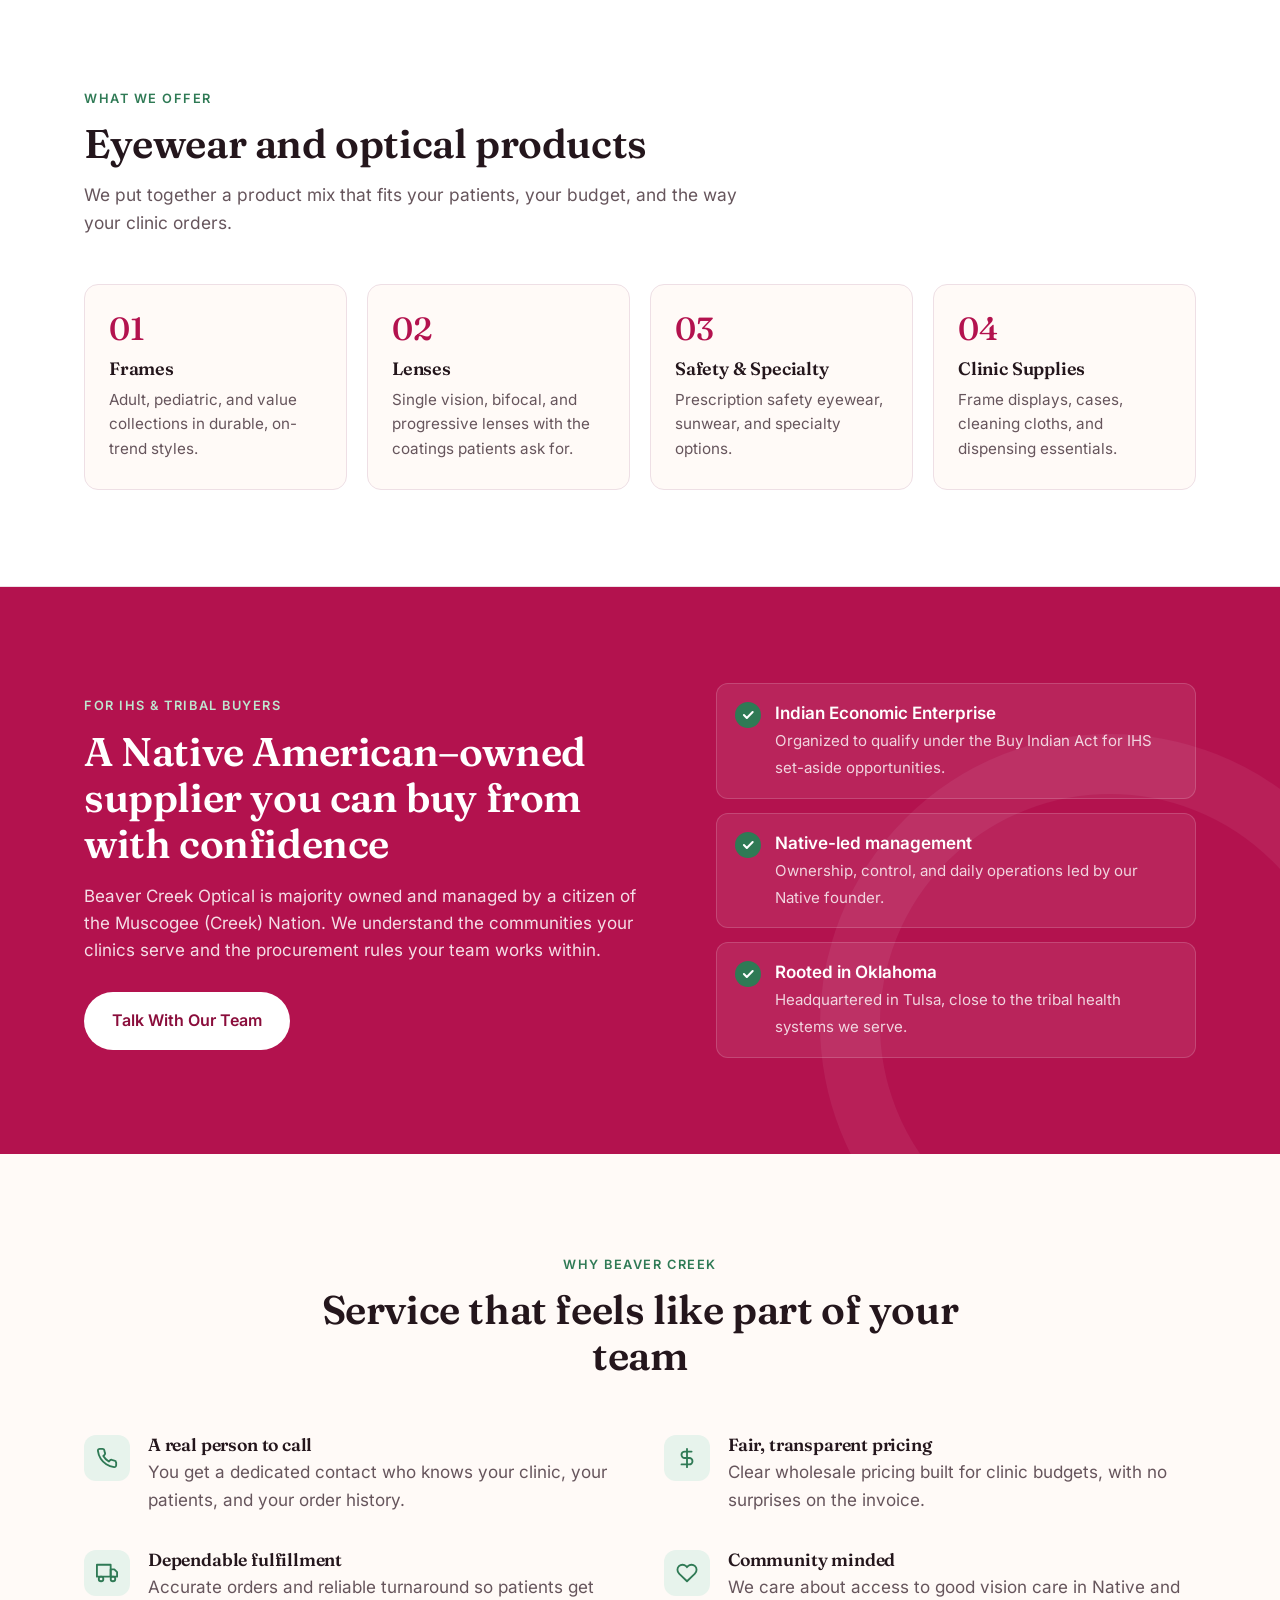
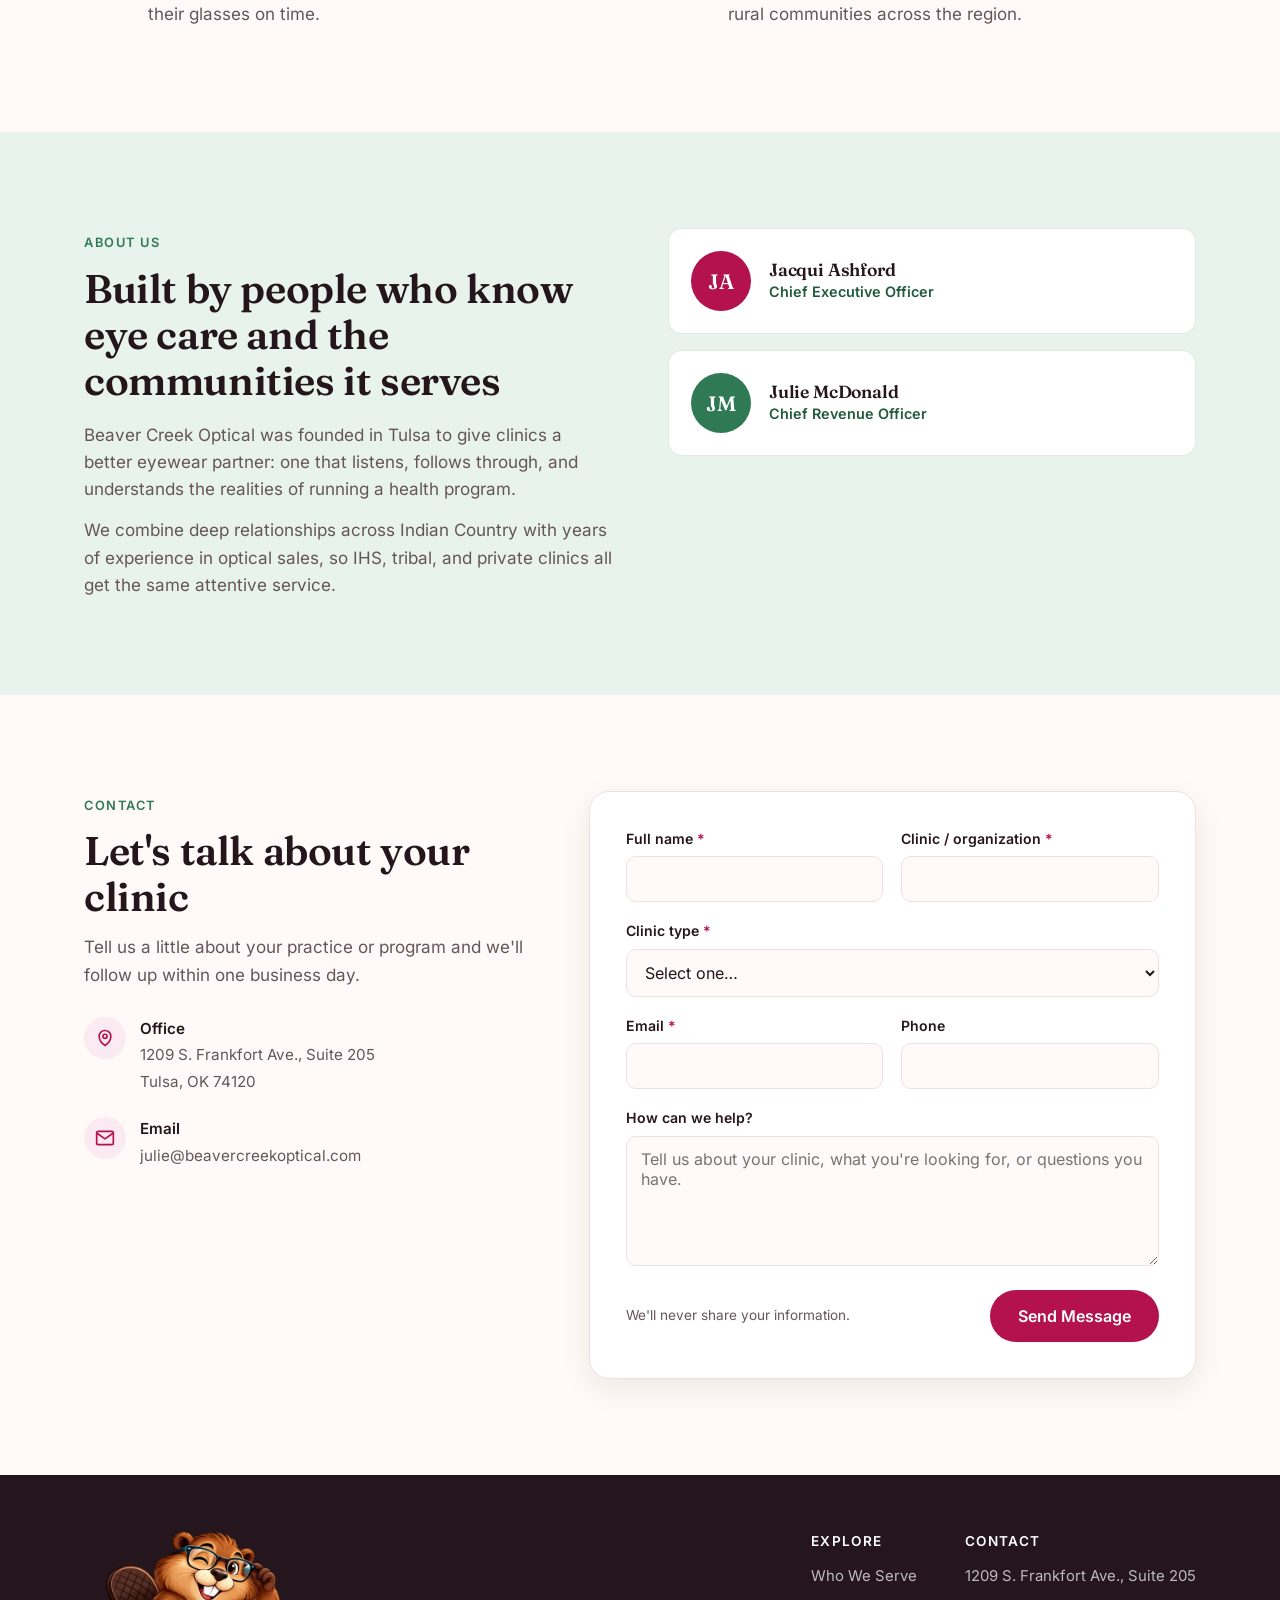
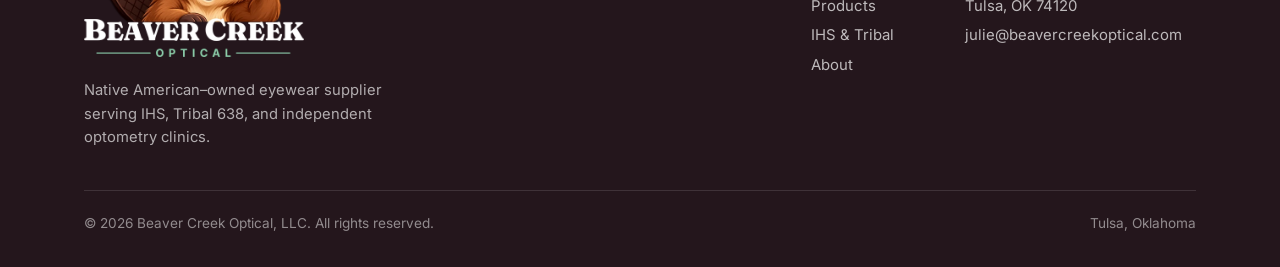
==== commit ac38ff3c: "Use julie@beavercreekoptical.com as site contact email" ====
--- a/site/index.html
+++ b/site/index.html
@@ -240,7 +240,7 @@
           </div>
           <div class="info-row">
             <span class="icon"><svg width="20" height="20" viewBox="0 0 24 24" fill="none" stroke="currentColor" stroke-width="2" stroke-linecap="round" stroke-linejoin="round"><rect x="2" y="4" width="20" height="16" rx="2"/><path d="M22 6l-10 7L2 6"/></svg></span>
-            <div><strong>Email</strong><a href="mailto:info@beavercreekoptical.com">info@beavercreekoptical.com</a></div>
+            <div><strong>Email</strong><a href="mailto:julie@beavercreekoptical.com">julie@beavercreekoptical.com</a></div>
           </div>
           <!-- PHONE: add once the business line is set up
           <div class="info-row">
@@ -319,7 +319,7 @@
           <h4>Contact</h4>
           <span>1209 S. Frankfort Ave., Suite 205</span>
           <span>Tulsa, OK 74120</span>
-          <a href="mailto:info@beavercreekoptical.com">info@beavercreekoptical.com</a>
+          <a href="mailto:julie@beavercreekoptical.com">julie@beavercreekoptical.com</a>
         </div>
       </div>
     </div>
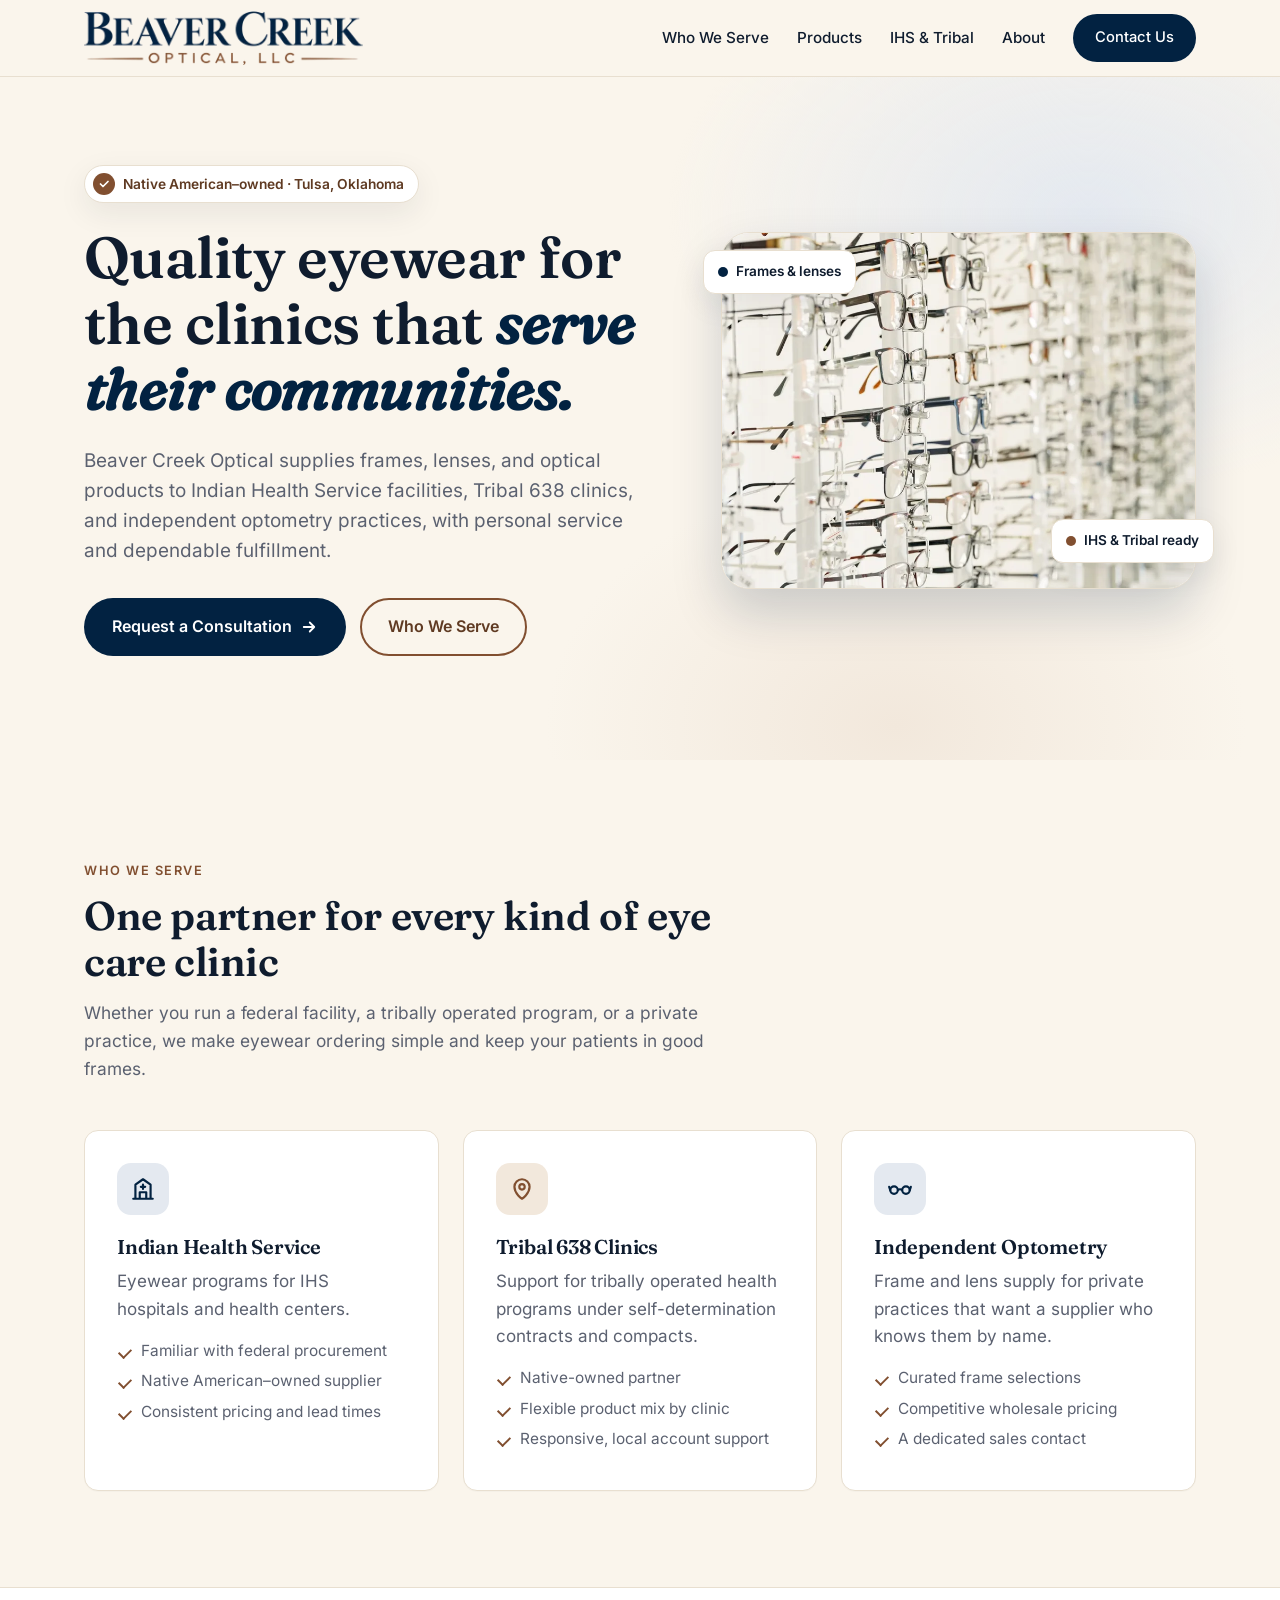
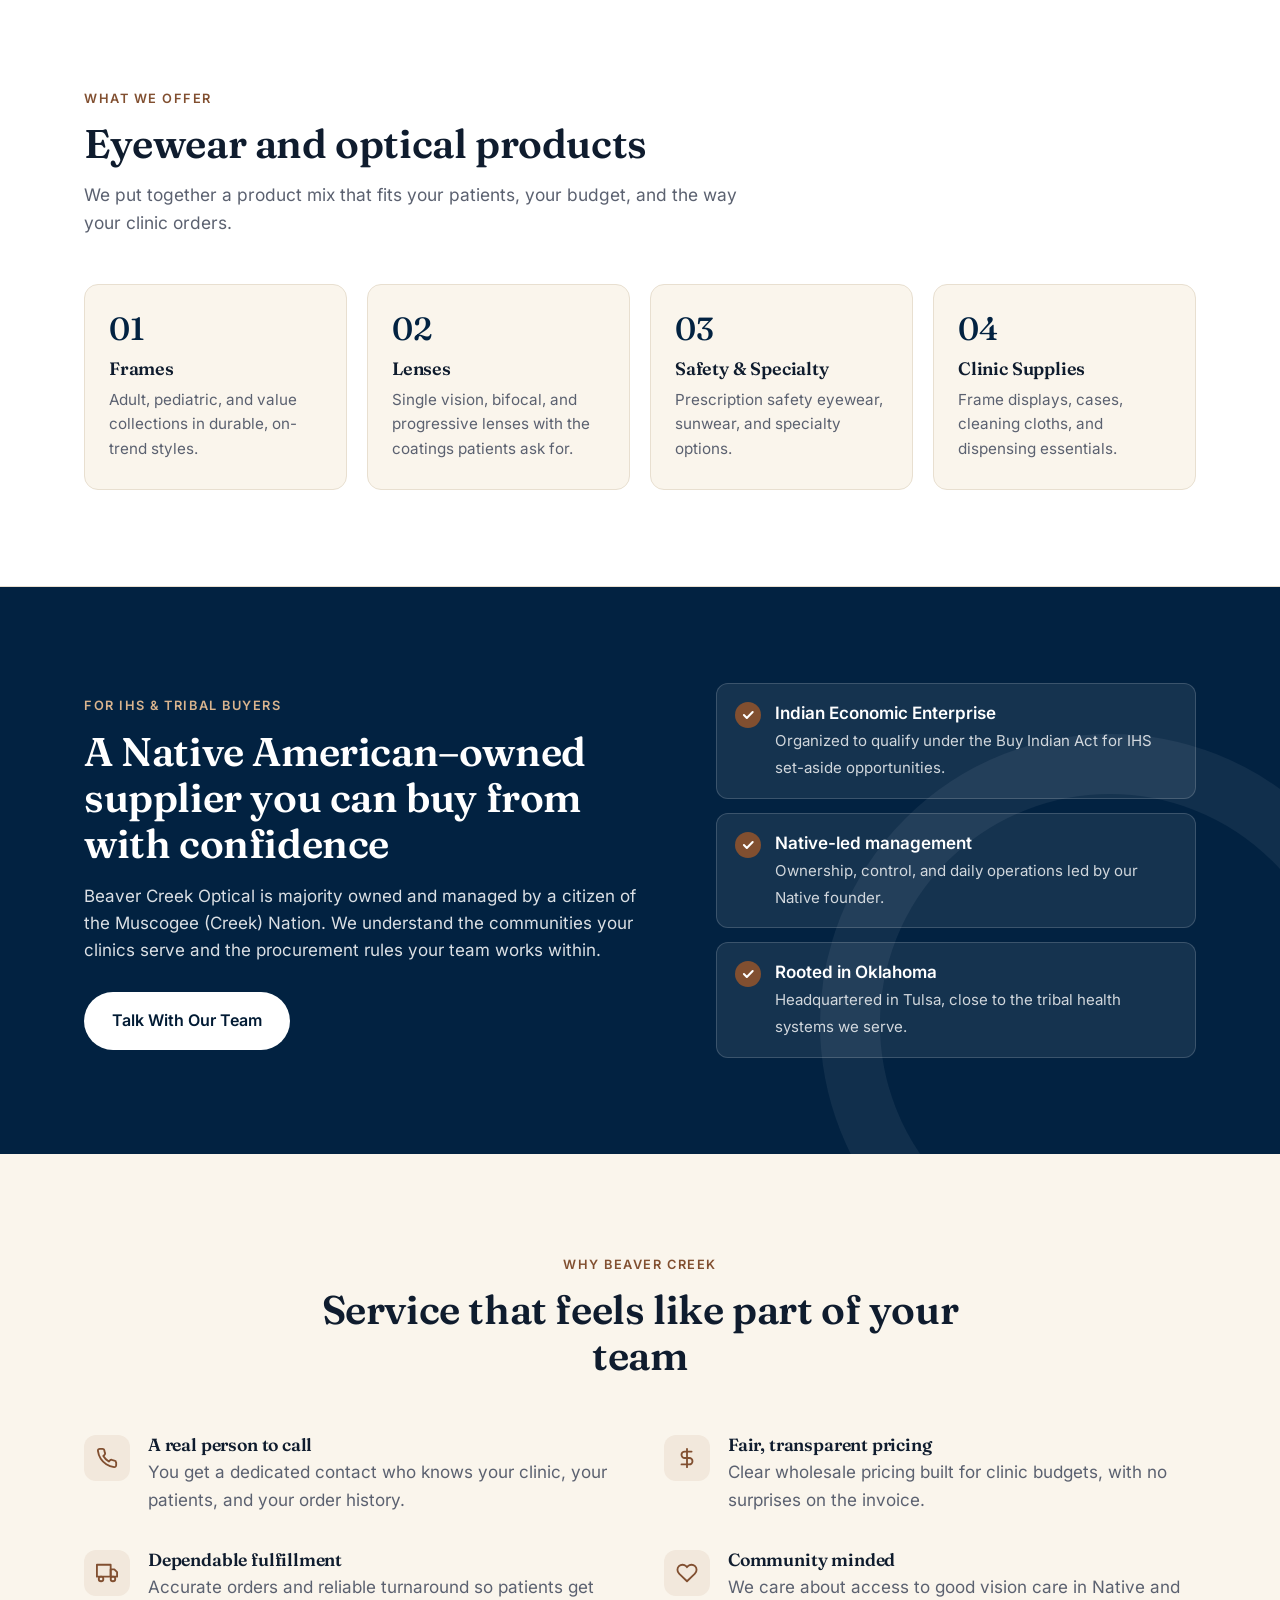
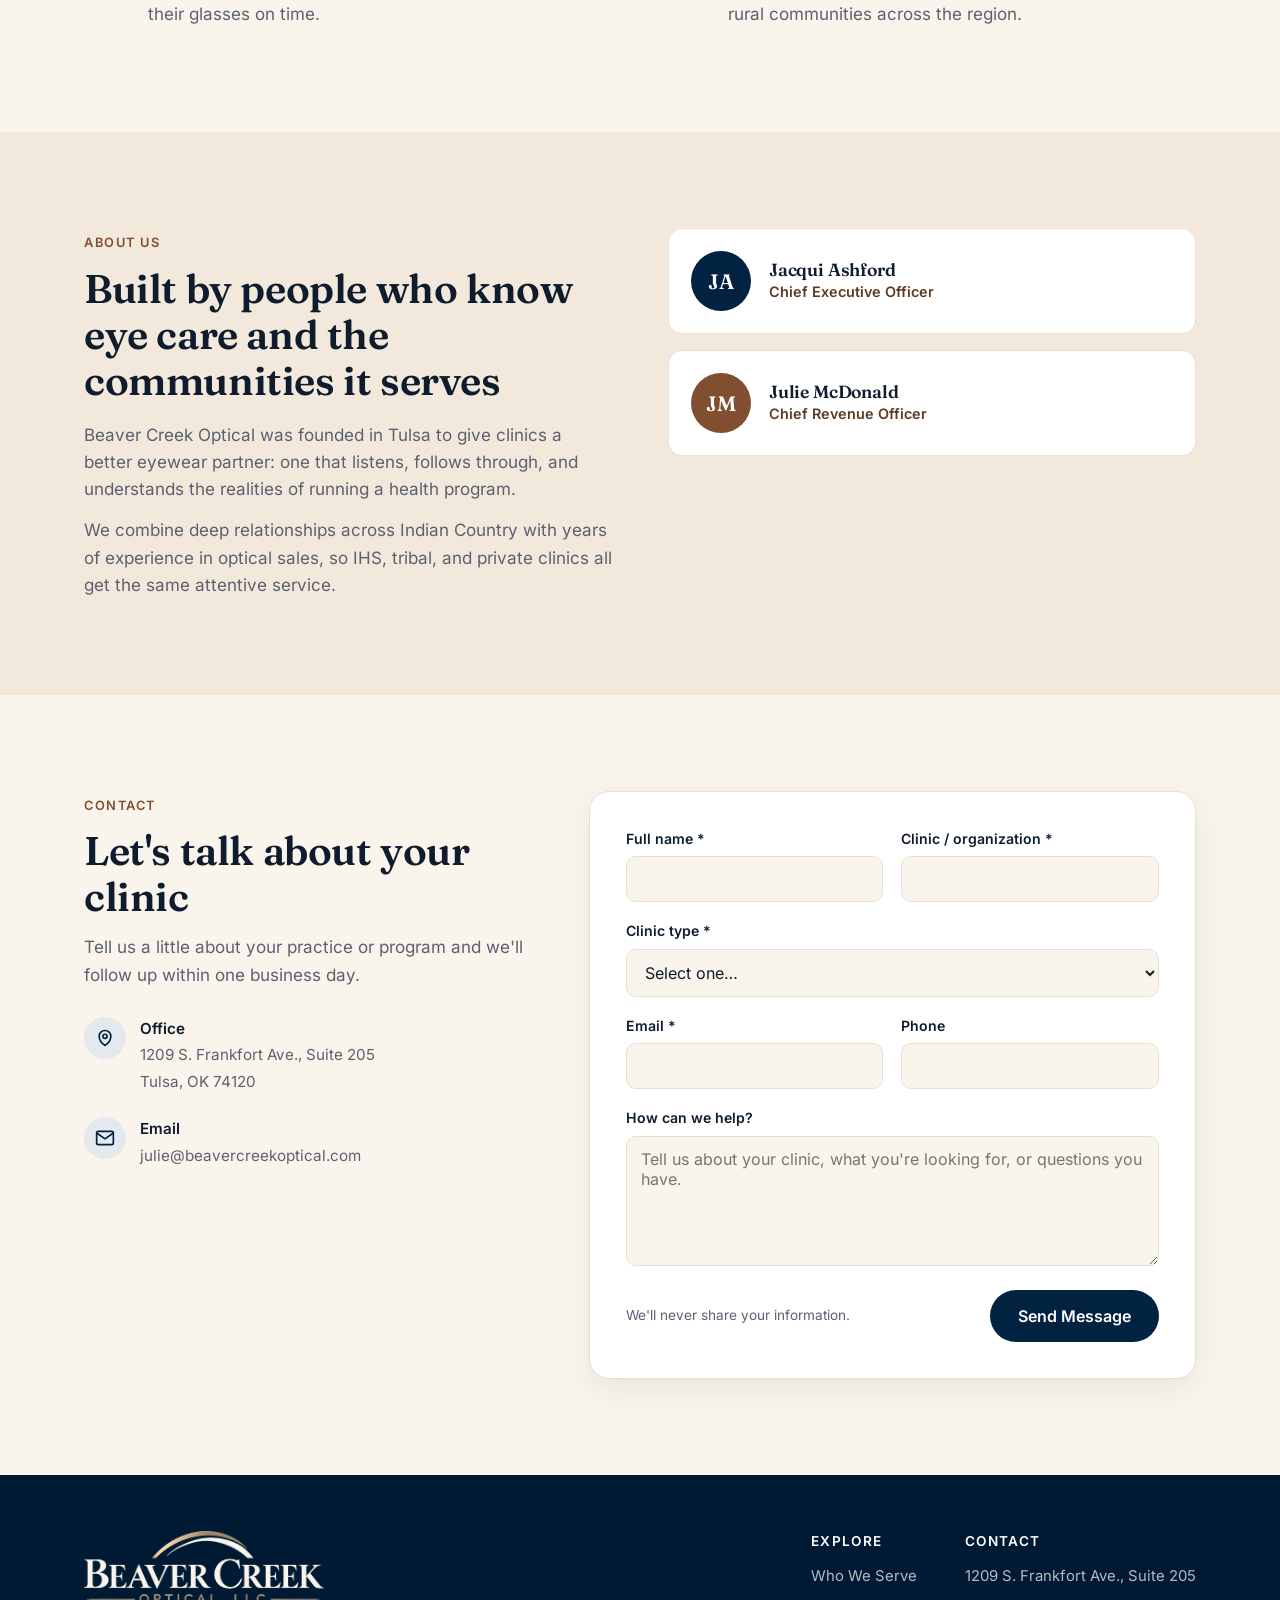
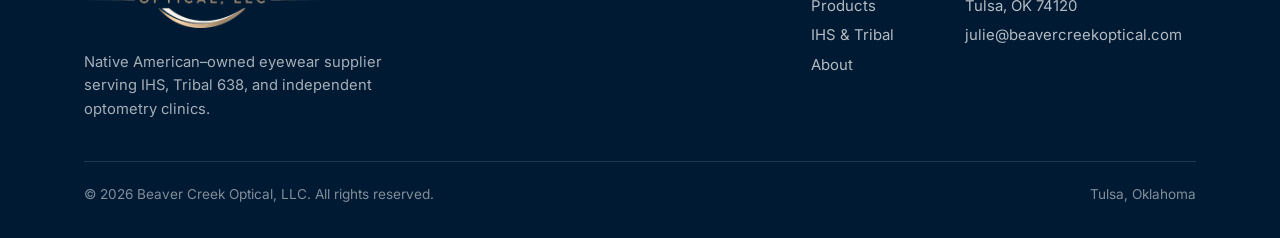
==== commit c3c9194b: "Add files via upload" ====
--- a/site/index.html
+++ b/site/index.html
@@ -11,11 +11,10 @@
   <meta property="og:url" content="https://beavercreekoptical.com/">
   <meta property="og:image" content="https://beavercreekoptical.com/images/og-image.jpg">
   <meta name="twitter:card" content="summary_large_image">
-  <meta name="theme-color" content="#B3124E">
+  <meta name="theme-color" content="#022241">
   <link rel="icon" href="/favicon.ico" sizes="32x32">
   <link rel="icon" href="/favicon.png" type="image/png">
   <link rel="apple-touch-icon" href="/apple-touch-icon.png">
-  <link rel="preload" href="fonts/fraunces-latin-900-normal.woff2" as="font" type="font/woff2" crossorigin>
   <link rel="stylesheet" href="styles.css">
 </head>
 <body>
@@ -24,8 +23,7 @@
 <header class="site-header">
   <div class="container header-inner">
     <a href="#top" class="brand" aria-label="Beaver Creek Optical home">
-      <img class="brand-mark" src="images/beaver-icon.png" width="48" height="48" alt="">
-      <span class="brand-name">Beaver Creek<small>Optical</small></span>
+      <img class="brand-logo" src="images/bc-wordmark.webp" width="600" height="116" alt="Beaver Creek Optical, LLC">
     </a>
     <button class="nav-toggle" aria-label="Open menu" aria-expanded="false" aria-controls="site-nav">
       <span></span><span></span><span></span>
@@ -61,9 +59,9 @@
       </div>
 
       <div class="hero-visual">
-        <img src="images/beaver-mascot.webp" width="900" height="463" alt="Beaver Creek Optical mascot, a smiling beaver adjusting his glasses">
-        <div class="tag tag-1"><i style="background:#B3124E"></i>Frames &amp; lenses</div>
-        <div class="tag tag-2"><i style="background:#2F7A55"></i>IHS &amp; Tribal ready</div>
+        <div class="hero-photo"><img src="images/hero-eyewear.webp" width="1000" height="667" alt="Rows of eyeglass frames on an optical display wall"></div>
+        <div class="tag tag-1"><i style="background:#022241"></i>Frames &amp; lenses</div>
+        <div class="tag tag-2"><i style="background:#814F30"></i>IHS &amp; Tribal ready</div>
       </div>
     </div>
   </section>
@@ -89,7 +87,7 @@
             <li>Consistent pricing and lead times</li>
           </ul>
         </article>
-        <article class="card green">
+        <article class="card accent">
           <div class="icon">
             <svg width="26" height="26" viewBox="0 0 24 24" fill="none" stroke="currentColor" stroke-width="2" stroke-linecap="round" stroke-linejoin="round"><path d="M12 21s-7-4.5-7-11a7 7 0 0 1 14 0c0 6.5-7 11-7 11z"/><circle cx="12" cy="10" r="2.5"/></svg>
           </div>
@@ -304,7 +302,7 @@
   <div class="container">
     <div class="footer-grid">
       <div>
-        <a href="#top" class="footer-logo"><img src="images/logo-reverse.webp" width="260" height="149" alt="Beaver Creek Optical"></a>
+        <a href="#top" class="footer-logo"><img src="images/bc-logo-reverse.webp" width="260" height="106" alt="Beaver Creek Optical, LLC"></a>
         <p>Native American–owned eyewear supplier serving IHS, Tribal 638, and independent optometry clinics.</p>
       </div>
       <div class="footer-links">
--- a/site/styles.css
+++ b/site/styles.css
@@ -3,26 +3,27 @@
 @font-face { font-family: "Fraunces"; font-weight: 500; font-style: normal; font-display: swap; src: url("fonts/fraunces-latin-500-normal.woff2") format("woff2"); }
 @font-face { font-family: "Fraunces"; font-weight: 500; font-style: italic; font-display: swap; src: url("fonts/fraunces-latin-500-italic.woff2") format("woff2"); }
 @font-face { font-family: "Fraunces"; font-weight: 600; font-style: normal; font-display: swap; src: url("fonts/fraunces-latin-600-normal.woff2") format("woff2"); }
-@font-face { font-family: "Fraunces"; font-weight: 900; font-style: normal; font-display: swap; src: url("fonts/fraunces-latin-900-normal.woff2") format("woff2"); }
 @font-face { font-family: "Inter"; font-weight: 400; font-style: normal; font-display: swap; src: url("fonts/inter-latin-400-normal.woff2") format("woff2"); }
 @font-face { font-family: "Inter"; font-weight: 500; font-style: normal; font-display: swap; src: url("fonts/inter-latin-500-normal.woff2") format("woff2"); }
 @font-face { font-family: "Inter"; font-weight: 600; font-style: normal; font-display: swap; src: url("fonts/inter-latin-600-normal.woff2") format("woff2"); }
 
 :root {
-  --raspberry: #B3124E;
-  --raspberry-dark: #8A0D3B;
-  --raspberry-bright: #D81B60;
-  --raspberry-soft: #FBEAF1;
-  --green: #2F7A55;
-  --green-dark: #215A3E;
-  --green-soft: #E7F3EC;
-  --ink: #24161C;
-  --muted: #66555C;
-  --cream: #FFFAF7;
+  /* Brand: navy (primary), brown (accent), cream (background) */
+  --navy: #022241;
+  --navy-dark: #011A33;
+  --navy-bright: #1B3D66;
+  --navy-soft: #E4E9F0;
+  --brown: #814F30;
+  --brown-dark: #5F3A22;
+  --brown-light: #D9B48E;
+  --brown-soft: #F2E8DC;
+  --ink: #0F1C2E;
+  --muted: #5B6170;
+  --cream: #FAF5EC;
   --white: #FFFFFF;
-  --line: #EEDFE5;
+  --line: #E8DFD0;
   --radius: 14px;
-  --shadow: 0 10px 30px rgba(36, 22, 28, 0.08);
+  --shadow: 0 10px 30px rgba(27, 35, 51, 0.08);
   --max: 1160px;
 }
 
@@ -37,7 +38,7 @@
   -webkit-font-smoothing: antialiased;
 }
 img, svg { display: block; max-width: 100%; }
-a { color: var(--raspberry); }
+a { color: var(--navy); }
 h1, h2, h3 { font-family: "Fraunces", Georgia, serif; line-height: 1.15; font-weight: 600; letter-spacing: -0.01em; }
 h1 { font-size: clamp(2.3rem, 5vw, 3.6rem); }
 h2 { font-size: clamp(1.8rem, 3.4vw, 2.5rem); }
@@ -48,7 +49,7 @@
 .eyebrow {
   display: inline-block;
   font-size: 0.8rem; font-weight: 600; letter-spacing: 0.12em; text-transform: uppercase;
-  color: var(--green);
+  color: var(--brown);
   margin-bottom: 12px;
 }
 .section { padding: 96px 0; }
@@ -66,29 +67,27 @@
   font-family: inherit;
 }
 .btn:hover { transform: translateY(-1px); }
-.btn-primary { background: var(--raspberry); color: var(--white); }
-.btn-primary:hover { background: var(--raspberry-dark); }
-.btn-outline { border-color: var(--green); color: var(--green-dark); background: transparent; }
-.btn-outline:hover { background: var(--green); color: var(--white); }
+.btn-primary { background: var(--navy); color: var(--white); }
+.btn-primary:hover { background: var(--navy-dark); }
+.btn-outline { border-color: var(--brown); color: var(--brown-dark); background: transparent; }
+.btn-outline:hover { background: var(--brown); color: var(--white); }
 .btn:focus-visible, a:focus-visible, input:focus-visible, select:focus-visible, textarea:focus-visible {
-  outline: 3px solid var(--green); outline-offset: 3px;
+  outline: 3px solid var(--brown); outline-offset: 3px;
 }
 
 /* Header */
 .site-header {
   position: sticky; top: 0; z-index: 50;
-  background: rgba(255, 250, 247, 0.92);
+  background: rgba(250, 245, 236, 0.92);
   backdrop-filter: blur(10px);
   border-bottom: 1px solid var(--line);
 }
 .header-inner { display: flex; align-items: center; justify-content: space-between; height: 76px; }
 .brand { display: flex; align-items: center; gap: 12px; text-decoration: none; color: var(--ink); }
-.brand-mark { width: 48px; height: 48px; flex: none; border-radius: 50%; box-shadow: 0 0 0 2px var(--raspberry); }
-.brand-name { font-family: "Fraunces", Georgia, serif; font-weight: 900; font-size: 1.28rem; line-height: 1; text-transform: uppercase; letter-spacing: 0.01em; color: var(--raspberry); }
-.brand-name small { display: block; font-family: "Inter", sans-serif; font-weight: 500; font-size: 0.7rem; letter-spacing: 0.42em; text-transform: uppercase; color: var(--green); margin-top: 4px; font-weight: 600; }
+.brand-logo { height: 54px; width: auto; display: block; }
 .nav { display: flex; align-items: center; gap: 28px; }
 .nav a { color: var(--ink); text-decoration: none; font-weight: 500; font-size: 0.95rem; }
-.nav a:hover { color: var(--raspberry); }
+.nav a:hover { color: var(--navy); }
 .nav .btn { padding: 10px 20px; font-size: 0.92rem; color: var(--white); }
 .nav-toggle { display: none; background: none; border: 0; cursor: pointer; padding: 8px; }
 .nav-toggle span { display: block; width: 24px; height: 2px; background: var(--ink); margin: 5px 0; border-radius: 2px; }
@@ -98,8 +97,8 @@
 .hero::before {
   content: ""; position: absolute; inset: 0;
   background:
-    radial-gradient(600px 400px at 85% 20%, var(--raspberry-soft), transparent 70%),
-    radial-gradient(500px 360px at 70% 95%, var(--green-soft), transparent 70%);
+    radial-gradient(600px 400px at 85% 20%, var(--navy-soft), transparent 70%),
+    radial-gradient(500px 360px at 70% 95%, var(--brown-soft), transparent 70%);
   z-index: -1;
 }
 .hero-grid { display: grid; grid-template-columns: 1.1fr 0.9fr; gap: 56px; align-items: center; }
@@ -107,20 +106,19 @@
   display: inline-flex; align-items: center; gap: 8px;
   background: var(--white); border: 1px solid var(--line);
   padding: 7px 14px 7px 8px; border-radius: 999px;
-  font-size: 0.86rem; font-weight: 600; color: var(--green-dark);
+  font-size: 0.86rem; font-weight: 600; color: var(--brown-dark);
   margin-bottom: 22px; box-shadow: var(--shadow);
 }
-.badge .dot { width: 22px; height: 22px; border-radius: 50%; background: var(--green); display: grid; place-items: center; }
-.hero h1 em { font-style: italic; color: var(--raspberry); }
+.badge .dot { width: 22px; height: 22px; border-radius: 50%; background: var(--brown); display: grid; place-items: center; }
+.hero h1 em { font-style: italic; color: var(--navy); }
 .hero p.lead { font-size: 1.18rem; margin: 22px 0 32px; max-width: 560px; }
 .hero-actions { display: flex; flex-wrap: wrap; gap: 14px; }
-.hero-visual {
-  background: var(--white); border-radius: 28px; box-shadow: var(--shadow);
-  border: 1px solid var(--line); padding: 48px 28px 0; overflow: visible;
-  background: linear-gradient(160deg, var(--raspberry-soft), var(--white) 55%, var(--green-soft));
-  display: flex; align-items: flex-end; justify-content: center; position: relative;
-}
-.hero-visual img { width: 100%; height: auto; border-radius: 0 0 27px 27px; }
+.hero-visual { position: relative; }
+.hero-photo {
+  border-radius: 28px; overflow: hidden; box-shadow: 0 24px 50px rgba(2, 34, 65, 0.18);
+  aspect-ratio: 4 / 3; border: 1px solid var(--line); background: var(--white);
+}
+.hero-photo img { width: 100%; height: 100%; object-fit: cover; display: block; }
 .hero-visual .tag {
   position: absolute; background: var(--white); border: 1px solid var(--line);
   border-radius: 12px; padding: 10px 14px; font-size: 0.85rem; font-weight: 600;
@@ -140,15 +138,15 @@
 .card:hover { transform: translateY(-3px); box-shadow: var(--shadow); }
 .card .icon {
   width: 52px; height: 52px; border-radius: 14px; display: grid; place-items: center;
-  background: var(--raspberry-soft); color: var(--raspberry); margin-bottom: 20px;
-}
-.card.green .icon { background: var(--green-soft); color: var(--green); }
+  background: var(--navy-soft); color: var(--navy); margin-bottom: 20px;
+}
+.card.accent .icon { background: var(--brown-soft); color: var(--brown); }
 .card h3 { margin-bottom: 10px; }
 .card ul { list-style: none; margin-top: 16px; }
 .card li { padding-left: 24px; position: relative; color: var(--muted); font-size: 0.96rem; margin-bottom: 6px; }
 .card li::before {
   content: ""; position: absolute; left: 2px; top: 9px; width: 10px; height: 6px;
-  border-left: 2px solid var(--green); border-bottom: 2px solid var(--green); transform: rotate(-45deg);
+  border-left: 2px solid var(--brown); border-bottom: 2px solid var(--brown); transform: rotate(-45deg);
 }
 
 /* Products */
@@ -158,18 +156,18 @@
   border-radius: var(--radius); padding: 28px 24px; background: var(--cream);
   border: 1px solid var(--line);
 }
-.product .num { font-family: "Fraunces", serif; font-size: 2rem; color: var(--raspberry); line-height: 1; margin-bottom: 14px; }
+.product .num { font-family: "Fraunces", serif; font-size: 2rem; color: var(--navy); line-height: 1; margin-bottom: 14px; }
 .product h3 { font-size: 1.12rem; margin-bottom: 8px; }
 .product p { font-size: 0.95rem; }
 
 /* Buy Indian band */
-.tribal { background: var(--raspberry); color: var(--white); position: relative; overflow: hidden; }
+.tribal { background: var(--navy); color: var(--white); position: relative; overflow: hidden; }
 .tribal::after {
   content: ""; position: absolute; right: -120px; bottom: -160px; width: 460px; height: 460px;
   border-radius: 50%; border: 60px solid rgba(255,255,255,0.06);
 }
 .tribal-grid { display: grid; grid-template-columns: 1.2fr 1fr; gap: 56px; align-items: center; position: relative; z-index: 1; }
-.tribal .eyebrow { color: #BFE5CF; }
+.tribal .eyebrow { color: var(--brown-light); }
 .tribal h2 { color: var(--white); }
 .tribal p { color: rgba(255,255,255,0.86); margin-top: 16px; font-size: 1.06rem; }
 .tribal-list { list-style: none; display: grid; gap: 14px; }
@@ -178,41 +176,41 @@
   border-radius: 12px; padding: 16px 18px; display: flex; gap: 14px; align-items: flex-start;
 }
 .tribal-list .check {
-  flex: none; width: 26px; height: 26px; border-radius: 50%; background: var(--green);
+  flex: none; width: 26px; height: 26px; border-radius: 50%; background: var(--brown);
   display: grid; place-items: center; margin-top: 2px;
 }
 .tribal-list strong { display: block; color: var(--white); }
 .tribal-list span { color: rgba(255,255,255,0.8); font-size: 0.94rem; }
-.tribal .btn-light { background: var(--white); color: var(--raspberry-dark); margin-top: 28px; }
-.tribal .btn-light:hover { background: var(--green-soft); }
+.tribal .btn-light { background: var(--white); color: var(--navy-dark); margin-top: 28px; }
+.tribal .btn-light:hover { background: var(--brown-soft); }
 
 /* Why us */
 .why-grid { display: grid; grid-template-columns: repeat(2, 1fr); gap: 20px 48px; }
 .why-item { display: flex; gap: 18px; padding: 8px 0; }
 .why-item .icon {
   flex: none; width: 46px; height: 46px; border-radius: 12px; display: grid; place-items: center;
-  background: var(--green-soft); color: var(--green);
+  background: var(--brown-soft); color: var(--brown);
 }
 .why-item h3 { font-size: 1.1rem; margin-bottom: 4px; }
 
 /* About */
-.about { background: var(--green-soft); }
+.about { background: var(--brown-soft); }
 .about-grid { display: grid; grid-template-columns: 1fr 1fr; gap: 56px; align-items: start; }
 .about h2 { margin-bottom: 18px; }
 .about p + p { margin-top: 14px; }
 .team { display: grid; gap: 16px; }
 .person {
   background: var(--white); border-radius: var(--radius); padding: 22px; display: flex; gap: 18px; align-items: center;
-  border: 1px solid rgba(47,122,85,0.15);
+  border: 1px solid rgba(122,78,45,0.18);
 }
 .avatar {
   flex: none; width: 60px; height: 60px; border-radius: 50%;
-  background: var(--raspberry); color: var(--white);
+  background: var(--navy); color: var(--white);
   display: grid; place-items: center; font-family: "Fraunces", serif; font-size: 1.3rem; font-weight: 600;
 }
-.person.alt .avatar { background: var(--green); }
+.person.alt .avatar { background: var(--brown); }
 .person h3 { font-size: 1.1rem; }
-.person .role { font-size: 0.9rem; color: var(--green-dark); font-weight: 600; }
+.person .role { font-size: 0.9rem; color: var(--brown-dark); font-weight: 600; }
 
 /* Contact */
 .contact-grid { display: grid; grid-template-columns: 0.85fr 1.15fr; gap: 56px; align-items: start; }
@@ -220,11 +218,11 @@
 .info-row { display: flex; gap: 14px; align-items: flex-start; }
 .info-row .icon {
   flex: none; width: 42px; height: 42px; border-radius: 50%; display: grid; place-items: center;
-  background: var(--raspberry-soft); color: var(--raspberry);
+  background: var(--navy-soft); color: var(--navy);
 }
 .info-row strong { display: block; font-size: 0.95rem; }
 .info-row span, .info-row a { color: var(--muted); font-size: 0.95rem; text-decoration: none; }
-.info-row a:hover { color: var(--raspberry); }
+.info-row a:hover { color: var(--navy); }
 
 .form-card {
   background: var(--white); border: 1px solid var(--line); border-radius: 20px;
@@ -234,34 +232,34 @@
 .field { display: flex; flex-direction: column; gap: 6px; }
 .field.full { grid-column: 1 / -1; }
 label { font-size: 0.88rem; font-weight: 600; color: var(--ink); }
-label .req { color: var(--raspberry); }
+label .req { color: var(--navy); }
 input, select, textarea {
   font-family: inherit; font-size: 1rem; color: var(--ink);
   padding: 12px 14px; border-radius: 10px; border: 1.5px solid var(--line);
   background: var(--cream); transition: border-color .2s, background .2s;
   width: 100%;
 }
-input:focus, select:focus, textarea:focus { border-color: var(--green); background: var(--white); outline: none; }
+input:focus, select:focus, textarea:focus { border-color: var(--brown); background: var(--white); outline: none; }
 textarea { min-height: 130px; resize: vertical; }
 .form-foot { display: flex; align-items: center; justify-content: space-between; gap: 16px; margin-top: 24px; flex-wrap: wrap; }
 .form-foot small { color: var(--muted); font-size: 0.85rem; }
 .hidden { position: absolute; left: -9999px; }
 
 /* Footer */
-.site-footer { background: var(--ink); color: rgba(255,255,255,0.75); padding: 56px 0 32px; }
+.site-footer { background: var(--navy-dark); color: rgba(255,255,255,0.75); padding: 56px 0 32px; }
 .footer-grid { display: flex; justify-content: space-between; gap: 32px; flex-wrap: wrap; }
 .footer-logo { display: inline-block; }
-.footer-logo img { width: 220px; height: auto; }
+.footer-logo img { width: 240px; height: auto; }
 .site-footer p { color: rgba(255,255,255,0.65); font-size: 0.92rem; margin-top: 14px; max-width: 340px; }
 .footer-links { display: flex; gap: 48px; flex-wrap: wrap; }
 .footer-links h4 { color: var(--white); font-size: 0.85rem; letter-spacing: 0.1em; text-transform: uppercase; margin-bottom: 12px; }
 .footer-links a, .footer-links span { display: block; color: rgba(255,255,255,0.7); text-decoration: none; font-size: 0.93rem; margin-bottom: 6px; }
-.footer-links a:hover { color: #F48FB1; }
+.footer-links a:hover { color: var(--brown-light); }
 .footer-bottom { border-top: 1px solid rgba(255,255,255,0.12); margin-top: 40px; padding-top: 22px; font-size: 0.85rem; color: rgba(255,255,255,0.5); display: flex; justify-content: space-between; gap: 12px; flex-wrap: wrap; }
 
 /* Thank-you page */
 .thanks { min-height: calc(100vh - 76px); display: grid; place-items: center; text-align: center; padding: 64px 0; }
-.thanks .ring { width: 84px; height: 84px; border-radius: 50%; background: var(--green-soft); color: var(--green); display: grid; place-items: center; margin: 0 auto 24px; }
+.thanks .ring { width: 84px; height: 84px; border-radius: 50%; background: var(--brown-soft); color: var(--brown); display: grid; place-items: center; margin: 0 auto 24px; }
 .thanks p { max-width: 520px; margin: 16px auto 28px; }
 
 /* Responsive */
@@ -285,6 +283,7 @@
 }
 @media (max-width: 640px) {
   body { font-size: 16px; }
+  .brand-logo { height: 36px; }
   .container { padding: 0 16px; }
   .section { padding: 68px 0; }
   .hero { padding: 56px 0 72px; }
